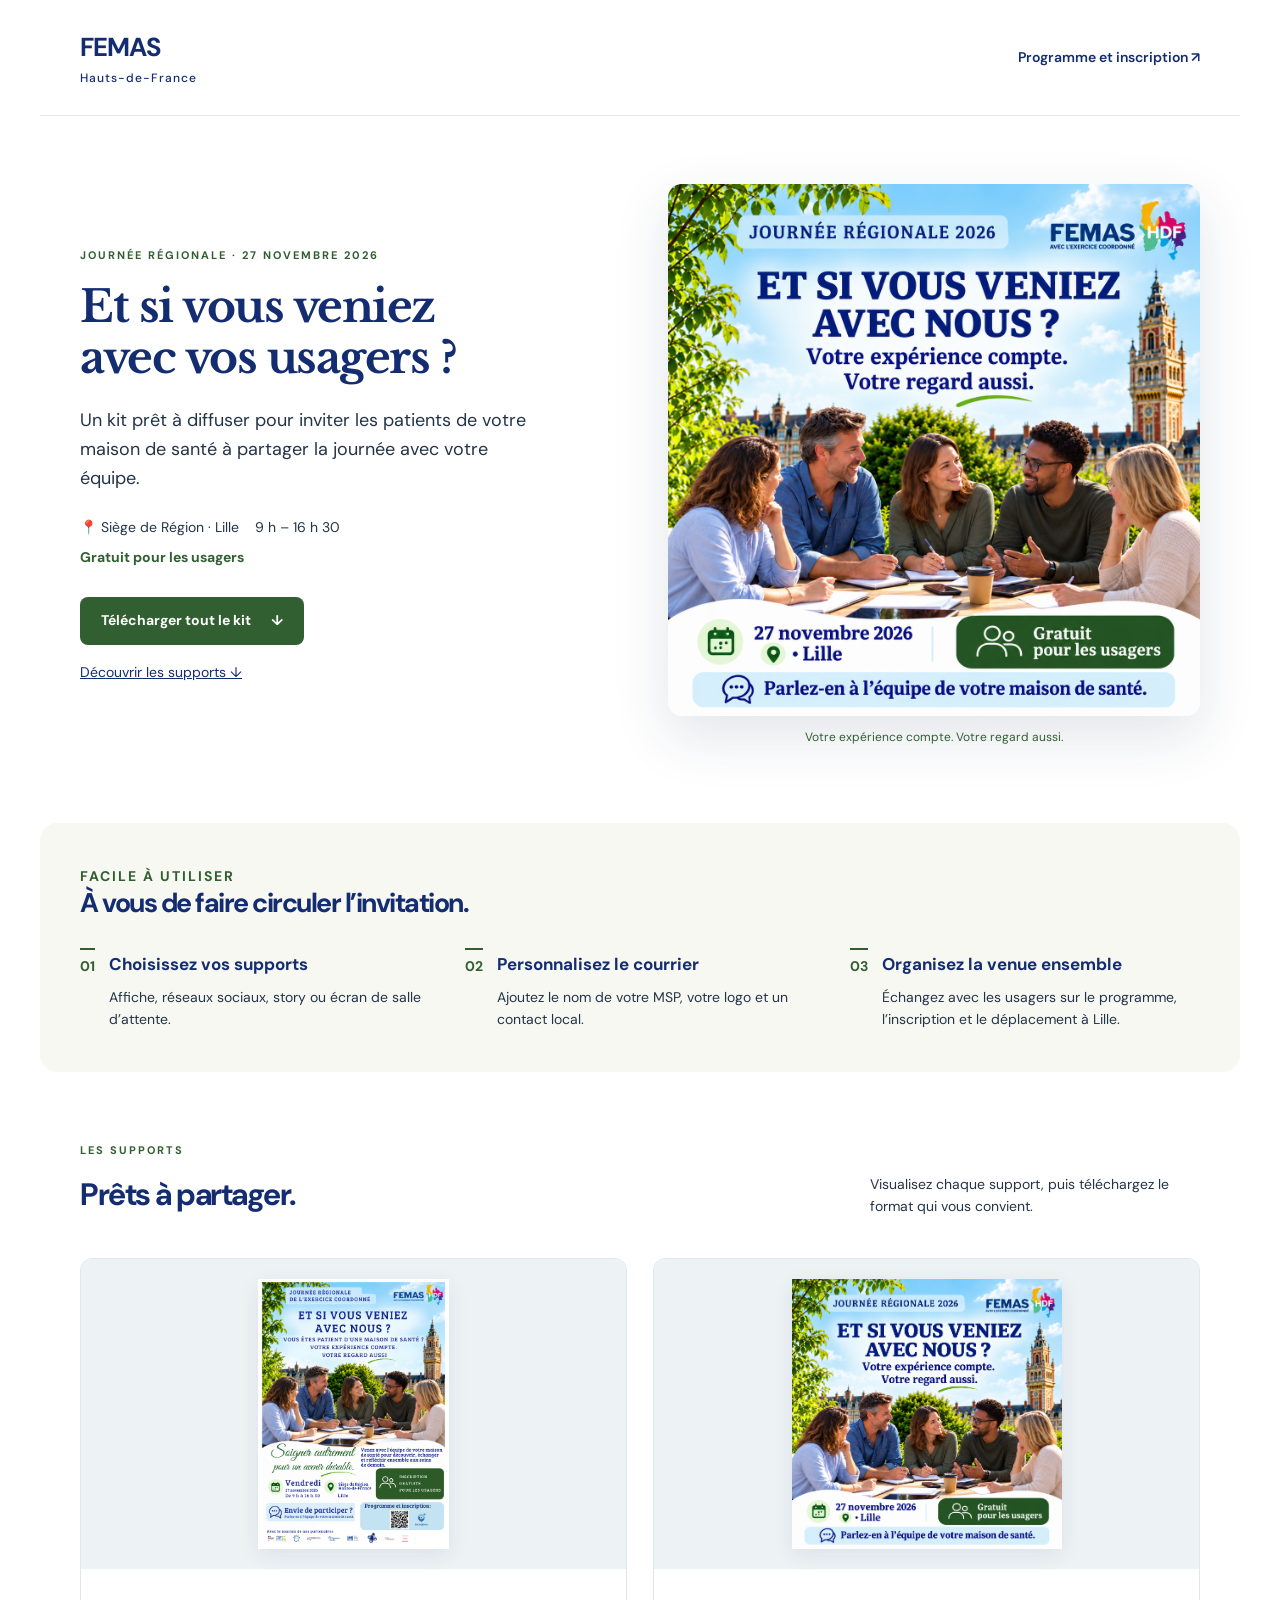
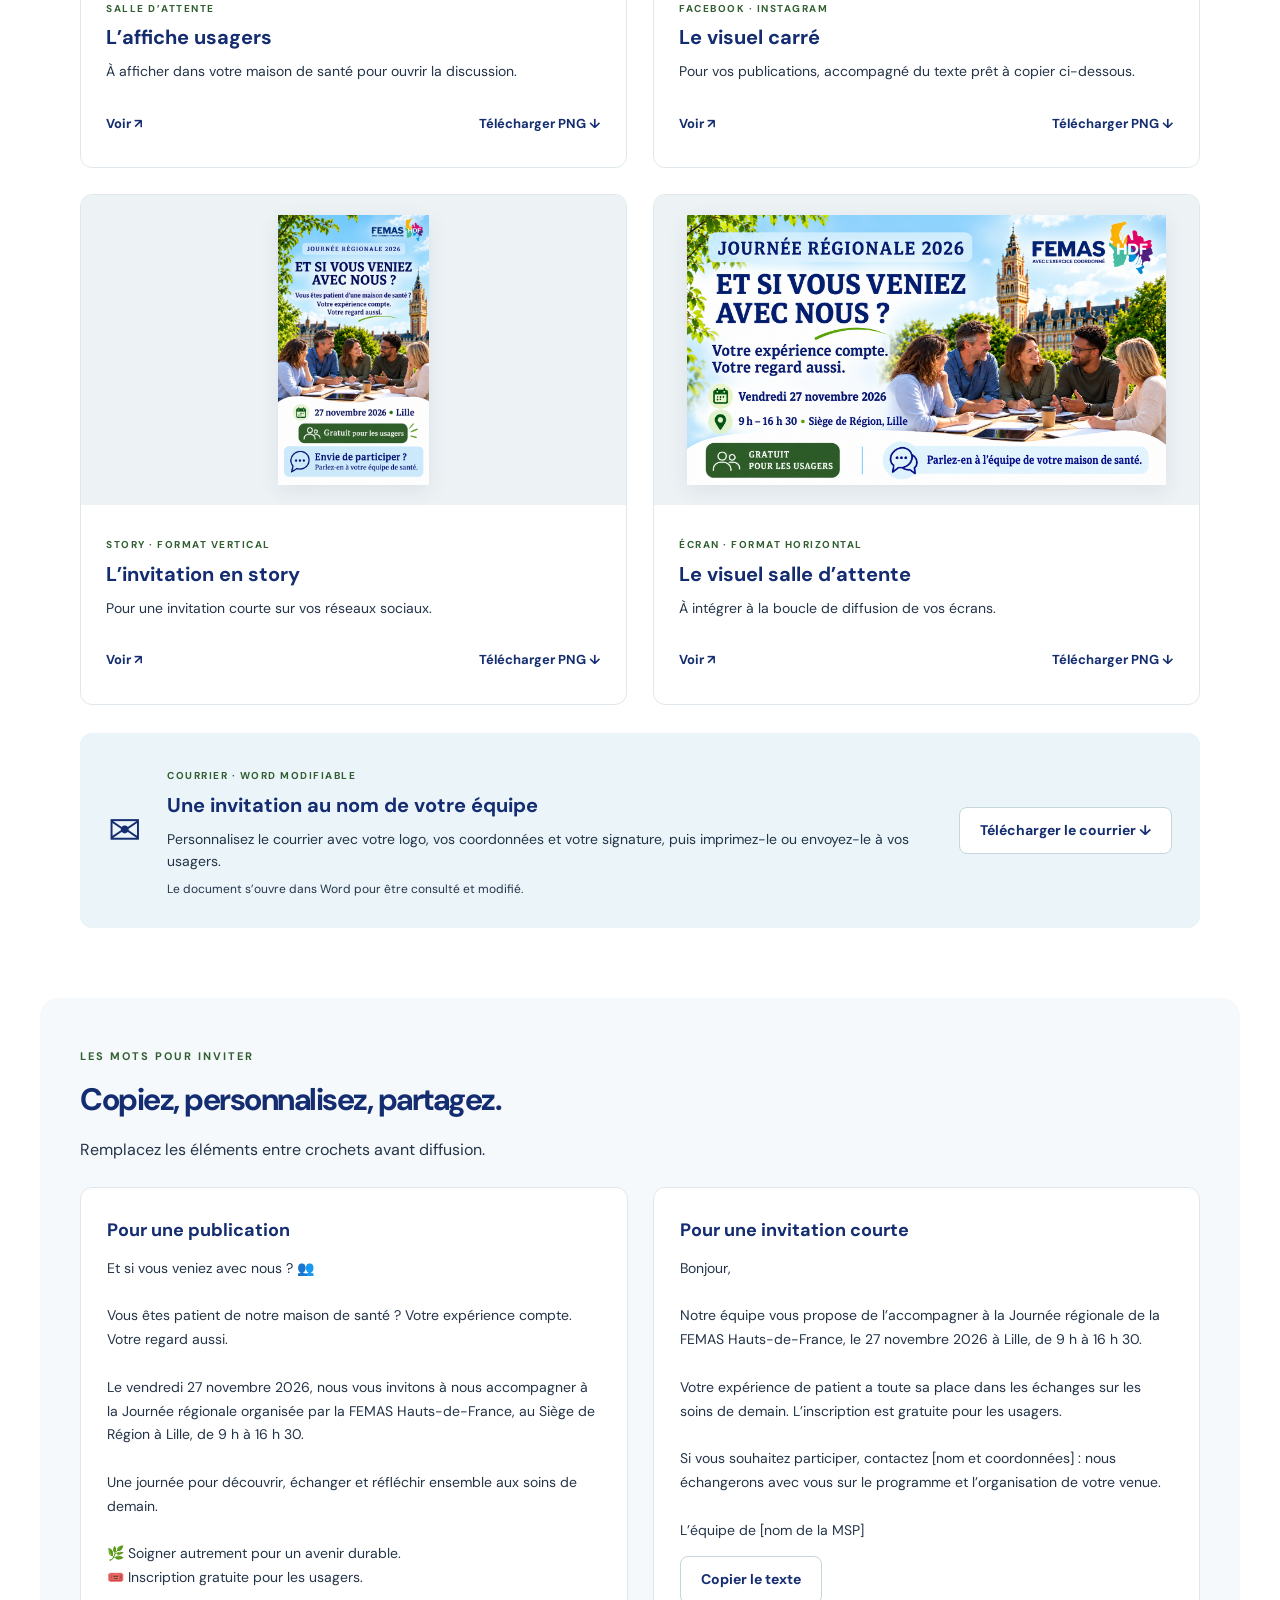
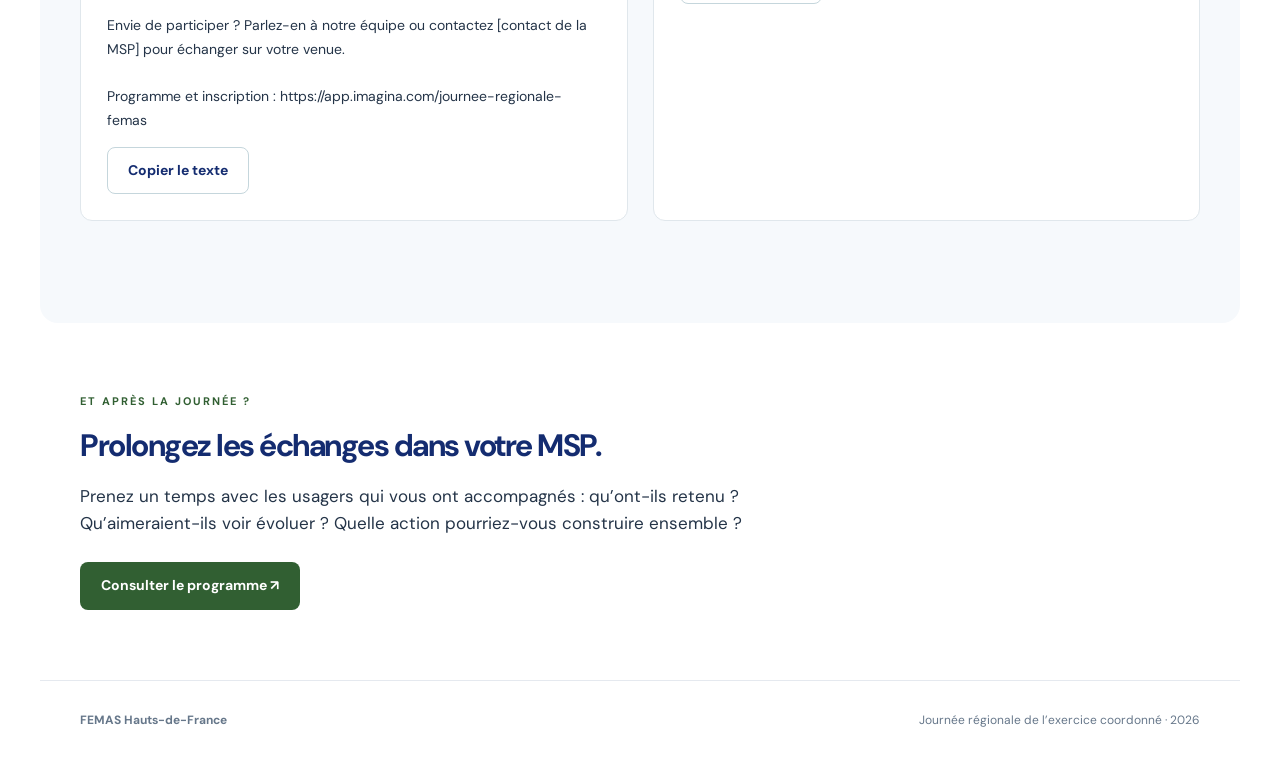
==== index.html @ 7bcbdc5d "Publier le kit de communication usagers JR 2026" ====
<!doctype html>
<html lang="fr">
<head>
  <meta charset="utf-8"><meta name="viewport" content="width=device-width,initial-scale=1">
  <meta name="description" content="Le kit FEMAS Hauts-de-France pour inviter les usagers des maisons de santé à la Journée régionale du 27 novembre 2026 à Lille.">
  <title>Kit de communication usagers · Journée régionale 2026</title>
  <link rel="stylesheet" href="style.css">
</head>
<body>
<header><a class="brand" href="#accueil">FEMAS <span>Hauts-de-France</span></a><a class="header-link" href="https://app.imagina.com/journee-regionale-femas" target="_blank" rel="noopener">Programme et inscription ↗</a></header>
<main id="accueil">
 <section class="hero">
  <div class="hero-copy"><p class="eyebrow">JOURNÉE RÉGIONALE · 27 NOVEMBRE 2026</p><h1>Et si vous veniez<br>avec vos usagers ?</h1><p class="intro">Un kit prêt à diffuser pour inviter les patients de votre maison de santé à partager la journée avec votre équipe.</p><div class="event"><span>📍 Siège de Région · Lille</span><span>9 h – 16 h 30</span><strong>Gratuit pour les usagers</strong></div><a class="button primary" href="kit-complet.zip" download>Télécharger tout le kit <span>↓</span></a><a class="text-link" href="#supports">Découvrir les supports ↓</a></div>
  <div class="hero-art"><img src="reseaux-sociaux.png" alt="Et si vous veniez avec nous ? Visuel de la Journée régionale 2026 montrant cinq personnes échangeant autour d’une table à Lille."><span class="art-caption">Votre expérience compte. Votre regard aussi.</span></div>
 </section>
 <section class="steps" aria-labelledby="mode"><div><p class="eyebrow">FACILE À UTILISER</p><h2 id="mode">À vous de faire circuler l’invitation.</h2></div><ol><li><span>01</span><div><h3>Choisissez vos supports</h3><p>Affiche, réseaux sociaux, story ou écran de salle d’attente.</p></div></li><li><span>02</span><div><h3>Personnalisez le courrier</h3><p>Ajoutez le nom de votre MSP, votre logo et un contact local.</p></div></li><li><span>03</span><div><h3>Organisez la venue ensemble</h3><p>Échangez avec les usagers sur le programme, l’inscription et le déplacement à Lille.</p></div></li></ol></section>
 <section id="supports" class="resources"><div class="section-heading"><div><p class="eyebrow">LES SUPPORTS</p><h2>Prêts à partager.</h2></div><p>Visualisez chaque support, puis téléchargez le format qui vous convient.</p></div>
 <div class="grid">
  <article class="card"><a class="preview portrait" href="affiche.png" target="_blank" rel="noopener" aria-label="Voir l’affiche usagers en grand"><img src="affiche.png" loading="lazy" alt="Affiche usagers de la Journée régionale 2026"></a><div class="card-body"><span class="tag">SALLE D’ATTENTE</span><h3>L’affiche usagers</h3><p>À afficher dans votre maison de santé pour ouvrir la discussion.</p><div class="actions"><a href="affiche.png" target="_blank" rel="noopener">Voir ↗</a><a href="affiche.png" download="Affiche-JR2026-usagers.png">Télécharger PNG ↓</a></div></div></article>
  <article class="card"><a class="preview" href="reseaux-sociaux.png" target="_blank" rel="noopener" aria-label="Voir le visuel carré en grand"><img src="reseaux-sociaux.png" loading="lazy" alt="Visuel carré pour les réseaux sociaux"></a><div class="card-body"><span class="tag">FACEBOOK · INSTAGRAM</span><h3>Le visuel carré</h3><p>Pour vos publications, accompagné du texte prêt à copier ci-dessous.</p><div class="actions"><a href="reseaux-sociaux.png" target="_blank" rel="noopener">Voir ↗</a><a href="reseaux-sociaux.png" download="JR2026-usagers-reseaux-sociaux.png">Télécharger PNG ↓</a></div></div></article>
  <article class="card"><a class="preview portrait" href="story.png" target="_blank" rel="noopener" aria-label="Voir la story en grand"><img src="story.png" loading="lazy" alt="Story verticale d’invitation des usagers"></a><div class="card-body"><span class="tag">STORY · FORMAT VERTICAL</span><h3>L’invitation en story</h3><p>Pour une invitation courte sur vos réseaux sociaux.</p><div class="actions"><a href="story.png" target="_blank" rel="noopener">Voir ↗</a><a href="story.png" download="JR2026-usagers-story.png">Télécharger PNG ↓</a></div></div></article>
  <article class="card"><a class="preview landscape" href="ecran.png" target="_blank" rel="noopener" aria-label="Voir le visuel écran en grand"><img src="ecran.png" loading="lazy" alt="Visuel horizontal pour les écrans de salle d’attente"></a><div class="card-body"><span class="tag">ÉCRAN · FORMAT HORIZONTAL</span><h3>Le visuel salle d’attente</h3><p>À intégrer à la boucle de diffusion de vos écrans.</p><div class="actions"><a href="ecran.png" target="_blank" rel="noopener">Voir ↗</a><a href="ecran.png" download="JR2026-usagers-ecran.png">Télécharger PNG ↓</a></div></div></article>
 </div>
 <article class="letter"><div class="letter-icon" aria-hidden="true">✉</div><div><span class="tag">COURRIER · WORD MODIFIABLE</span><h3>Une invitation au nom de votre équipe</h3><p>Personnalisez le courrier avec votre logo, vos coordonnées et votre signature, puis imprimez-le ou envoyez-le à vos usagers.</p><p class="small">Le document s’ouvre dans Word pour être consulté et modifié.</p></div><a class="button secondary" href="courrier-usagers.docx" download="Courrier-usagers-MSP.docx">Télécharger le courrier ↓</a></article>
 </section>
 <section class="copy-section" aria-labelledby="textes"><p class="eyebrow">LES MOTS POUR INVITER</p><h2 id="textes">Copiez, personnalisez, partagez.</h2><p>Remplacez les éléments entre crochets avant diffusion.</p><div class="copy-grid">
 <article><h3>Pour une publication</h3><p class="copy-text" id="publication">Et si vous veniez avec nous ? 👥<br><br>Vous êtes patient de notre maison de santé ? Votre expérience compte. Votre regard aussi.<br><br>Le vendredi 27 novembre 2026, nous vous invitons à nous accompagner à la Journée régionale organisée par la FEMAS Hauts-de-France, au Siège de Région à Lille, de 9 h à 16 h 30.<br><br>Une journée pour découvrir, échanger et réfléchir ensemble aux soins de demain.<br><br>🌿 Soigner autrement pour un avenir durable.<br>🎟️ Inscription gratuite pour les usagers.<br><br>Envie de participer ? Parlez-en à notre équipe ou contactez [contact de la MSP] pour échanger sur votre venue.<br><br>Programme et inscription : https://app.imagina.com/journee-regionale-femas</p><button class="button secondary" data-copy="publication">Copier le texte</button></article>
 <article><h3>Pour une invitation courte</h3><p class="copy-text" id="message">Bonjour,<br><br>Notre équipe vous propose de l’accompagner à la Journée régionale de la FEMAS Hauts-de-France, le 27 novembre 2026 à Lille, de 9 h à 16 h 30.<br><br>Votre expérience de patient a toute sa place dans les échanges sur les soins de demain. L’inscription est gratuite pour les usagers.<br><br>Si vous souhaitez participer, contactez [nom et coordonnées] : nous échangerons avec vous sur le programme et l’organisation de votre venue.<br><br>L’équipe de [nom de la MSP]</p><button class="button secondary" data-copy="message">Copier le texte</button></article>
 </div><p id="copy-status" role="status" aria-live="polite"></p></section>
 <section class="closing"><p class="eyebrow">ET APRÈS LA JOURNÉE ?</p><h2>Prolongez les échanges dans votre MSP.</h2><p>Prenez un temps avec les usagers qui vous ont accompagnés : qu’ont-ils retenu ? Qu’aimeraient-ils voir évoluer ? Quelle action pourriez-vous construire ensemble ?</p><a class="button primary" href="https://app.imagina.com/journee-regionale-femas" target="_blank" rel="noopener">Consulter le programme ↗</a></section>
</main>
<footer><strong>FEMAS Hauts-de-France</strong><span>Journée régionale de l’exercice coordonné · 2026</span></footer>
<script src="script.js"></script>
</body></html>
---- style.css ----
@import url('https://fonts.googleapis.com/css2?family=DM+Sans:wght@400;500;600;700&family=Libre+Baskerville:wght@700&display=swap');
:root{--blue:#142c70;--green:#315f32;--ink:#243448;--pale:#eaf4f9;--cream:#f7f8f2}*{box-sizing:border-box}html{scroll-behavior:smooth;scroll-padding-top:30px}body{margin:0;color:var(--ink);font-family:'DM Sans',Arial,sans-serif;font-size:16px;line-height:1.6;background:#fff}a{color:var(--blue)}header,main,footer{max-width:1200px;margin:auto}header{display:flex;align-items:center;justify-content:space-between;padding:27px 40px;border-bottom:1px solid #e5e9ef}.brand{text-decoration:none;font-size:26px;font-weight:700;color:var(--blue);letter-spacing:-1px}.brand span{display:block;font-size:12px;font-weight:500;letter-spacing:1px}.header-link{font-size:14px;font-weight:600;text-decoration:none}.hero{display:grid;grid-template-columns:1fr 1fr;gap:56px;align-items:center;padding:68px 40px 76px}.eyebrow{font-size:11px;font-weight:700;letter-spacing:2px;color:var(--green);margin:0 0 17px}h1,h2{color:var(--blue);letter-spacing:-1.5px;line-height:1.15}h1{font-family:'Libre Baskerville',Georgia,serif;font-size:44px;margin:0 0 23px}h2{font-size:31px;margin:0 0 19px}h3{font-size:20px;color:var(--blue);margin:5px 0 10px;line-height:1.3}.intro{font-size:18px;max-width:450px}.event{display:flex;flex-wrap:wrap;gap:8px 16px;margin:23px 0 29px;font-size:14px}.event strong{width:100%;color:var(--green)}.button{display:inline-flex;justify-content:center;align-items:center;gap:20px;border-radius:8px;padding:13px 20px;line-height:1.4;font-weight:700;text-decoration:none;font-size:14px;cursor:pointer;border:1px solid transparent;font-family:inherit;transition:transform .15s,background .15s}.primary{background:var(--green);color:white}.primary:hover{background:#234b27;transform:translateY(-2px)}.secondary{background:white;border-color:#c5d6dc;color:var(--blue)}.secondary:hover{background:var(--pale)}.text-link{display:block;margin-top:16px;font-size:14px}.hero-art img{display:block;width:100%;border-radius:14px;box-shadow:0 20px 55px #182e4e20}.art-caption{display:block;text-align:center;color:var(--green);font-size:12px;margin-top:12px}.steps{padding:42px 40px;background:var(--cream);border-radius:18px}.steps h2{font-size:27px}.steps ol{list-style:none;padding:0;display:grid;grid-template-columns:repeat(3,1fr);gap:35px;margin:30px 0 0}.steps li{display:flex;gap:14px}.steps li>span{font-size:14px;font-weight:700;color:var(--green);border-top:2px solid var(--green);padding-top:5px}.steps h3{font-size:17px}.steps p{font-size:14px;margin:0}.resources{padding:70px 40px}.section-heading{display:flex;justify-content:space-between;gap:25px;align-items:end;margin-bottom:26px}.section-heading>p{max-width:330px;font-size:14px}.grid{display:grid;grid-template-columns:repeat(2,1fr);gap:26px}.card{border:1px solid #e0e7ec;border-radius:12px;overflow:hidden}.preview{height:310px;display:flex;background:#edf2f5;align-items:center;justify-content:center;padding:20px}.preview img{max-width:100%;max-height:100%;object-fit:contain;box-shadow:0 6px 20px #22344b15}.card-body{padding:25px}.tag{font-size:10px;font-weight:700;color:var(--green);letter-spacing:1.5px}.card p{font-size:14px;margin:0 0 23px}.actions{display:flex;justify-content:space-between;gap:10px;font-size:13px;font-weight:700}.actions a{text-decoration:none;padding:8px 0}.letter{display:flex;gap:25px;align-items:center;padding:28px;background:var(--pale);border-radius:12px;margin-top:28px}.letter-icon{font-size:40px;color:var(--blue)}.letter>div:nth-child(2){flex:1}.letter p{font-size:14px;margin:0}.letter .small{font-size:12px;margin-top:8px}.letter .button{flex-shrink:0}.copy-section{padding:50px 40px;background:#f6f9fc;border-radius:18px}.copy-grid{display:grid;grid-template-columns:1fr 1fr;gap:25px;margin-top:25px}.copy-grid article{padding:26px;background:white;border-radius:12px;border:1px solid #e0e7ec}.copy-text{font-size:14px;line-height:1.7}.copy-grid h3{font-size:18px}#copy-status{min-height:24px;color:var(--green);font-weight:600;font-size:14px}.closing{padding:70px 40px;max-width:800px}.closing p:not(.eyebrow){font-size:17px;margin-bottom:25px}footer{display:flex;justify-content:space-between;padding:30px 40px;border-top:1px solid #e5e9ef;font-size:12px;color:#66778a}a:focus-visible,button:focus-visible{outline:3px solid #dbac27;outline-offset:4px}@media(max-width:800px){header{padding:20px}.hero{grid-template-columns:1fr;padding:36px 20px;gap:35px}h1{font-size:36px}.hero-art{max-width:480px;margin:auto}.steps,.resources,.copy-section,.closing{padding:35px 20px}.steps{border-radius:0}.steps ol{grid-template-columns:1fr;gap:22px}.section-heading{display:block}.grid{gap:16px}.preview{height:230px;padding:12px}.card-body{padding:18px}.letter{flex-wrap:wrap;padding:22px}.letter-icon{display:none}.letter .button{width:100%}.copy-grid{grid-template-columns:1fr}footer{padding:24px 20px;gap:12px;flex-direction:column}}@media(max-width:480px){.grid{grid-template-columns:1fr}.preview{height:310px}.header-link{max-width:135px;text-align:right;font-size:12px}.brand{font-size:23px}h1{font-size:31px}h2{font-size:27px}.hero-copy br{display:none}}
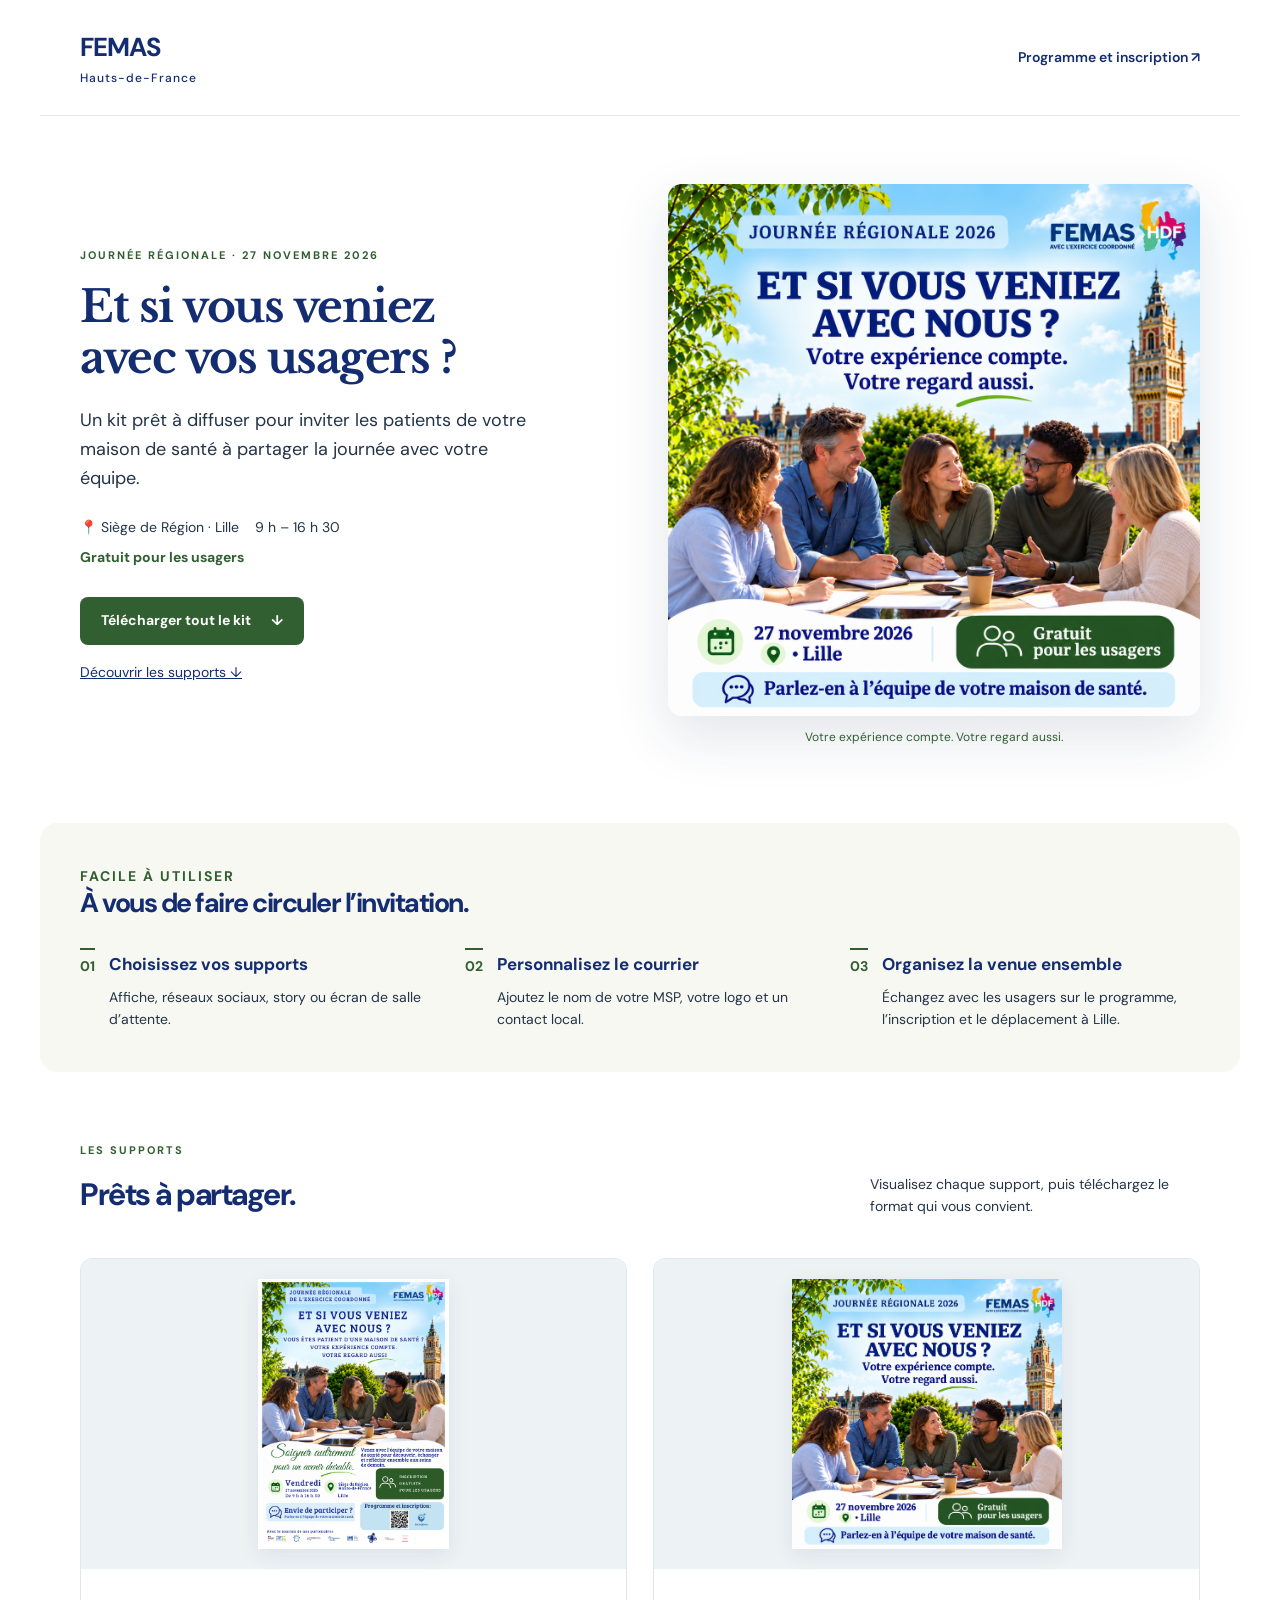
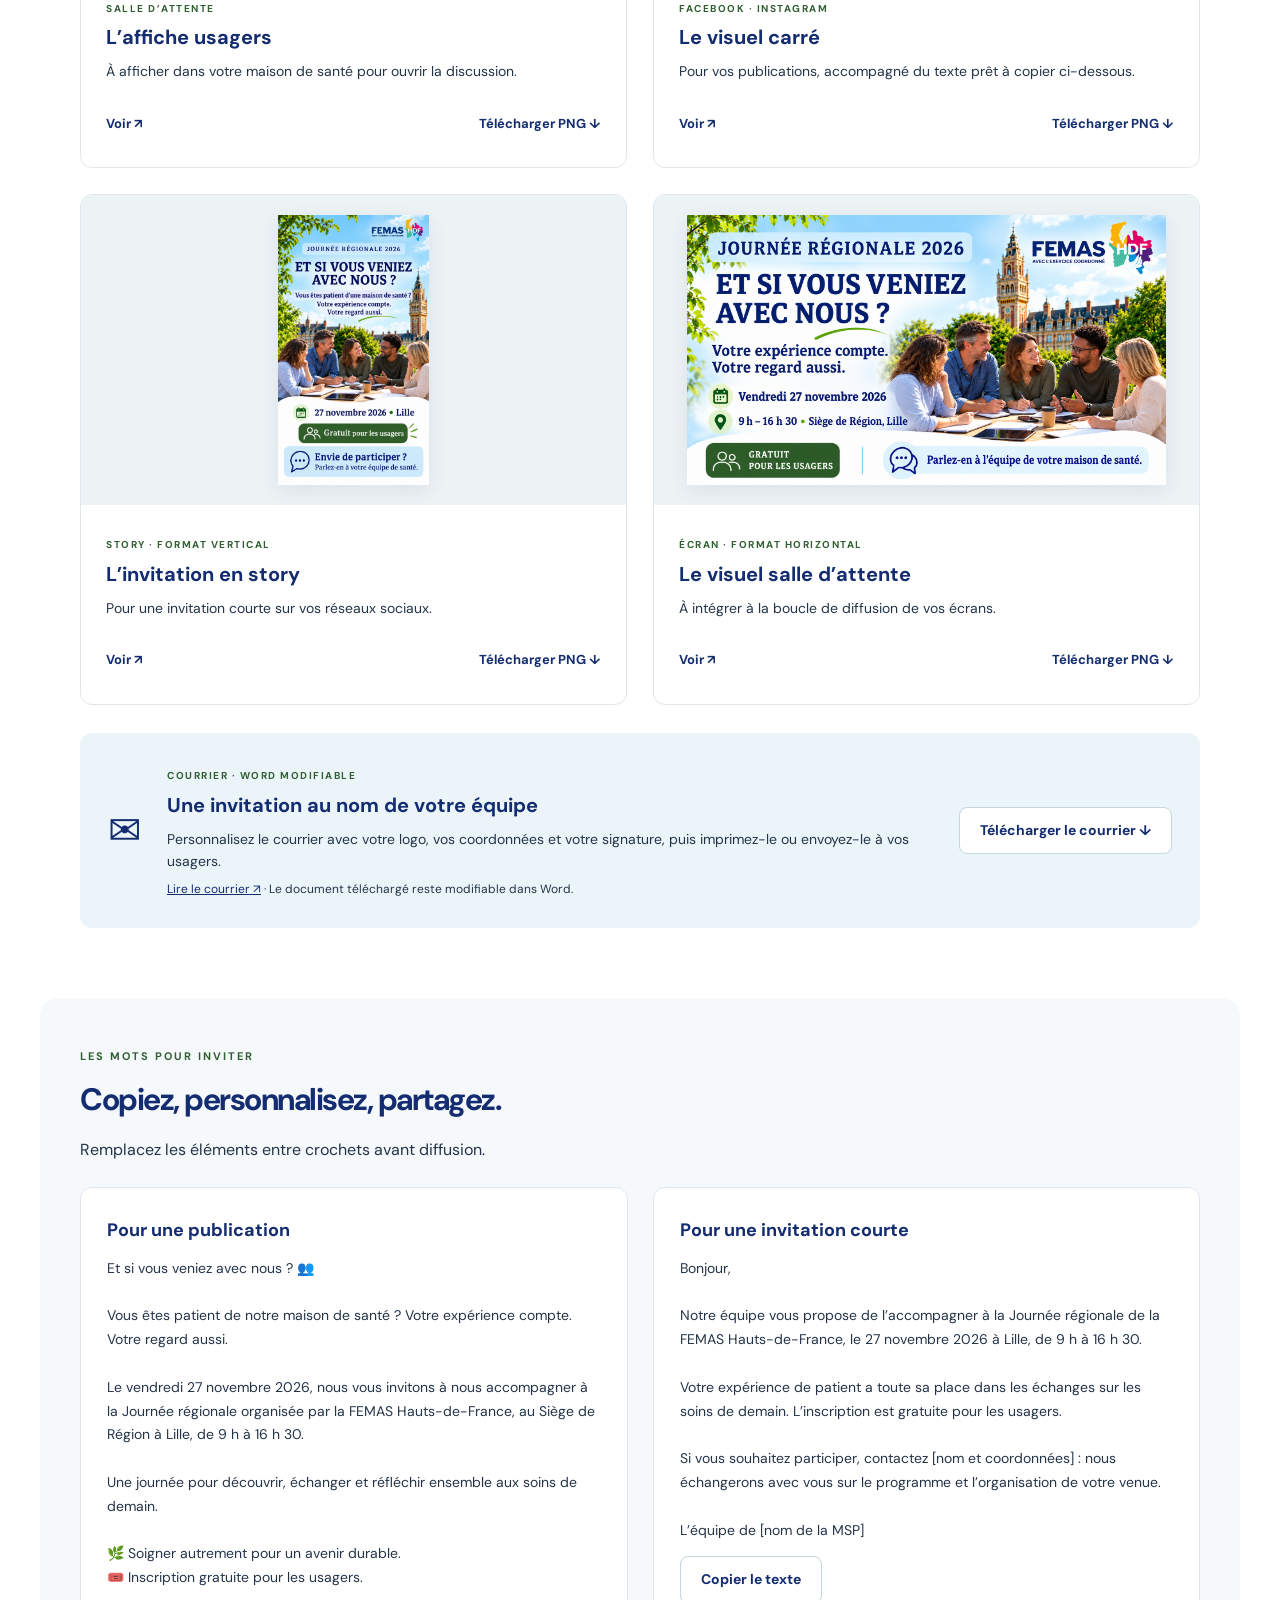
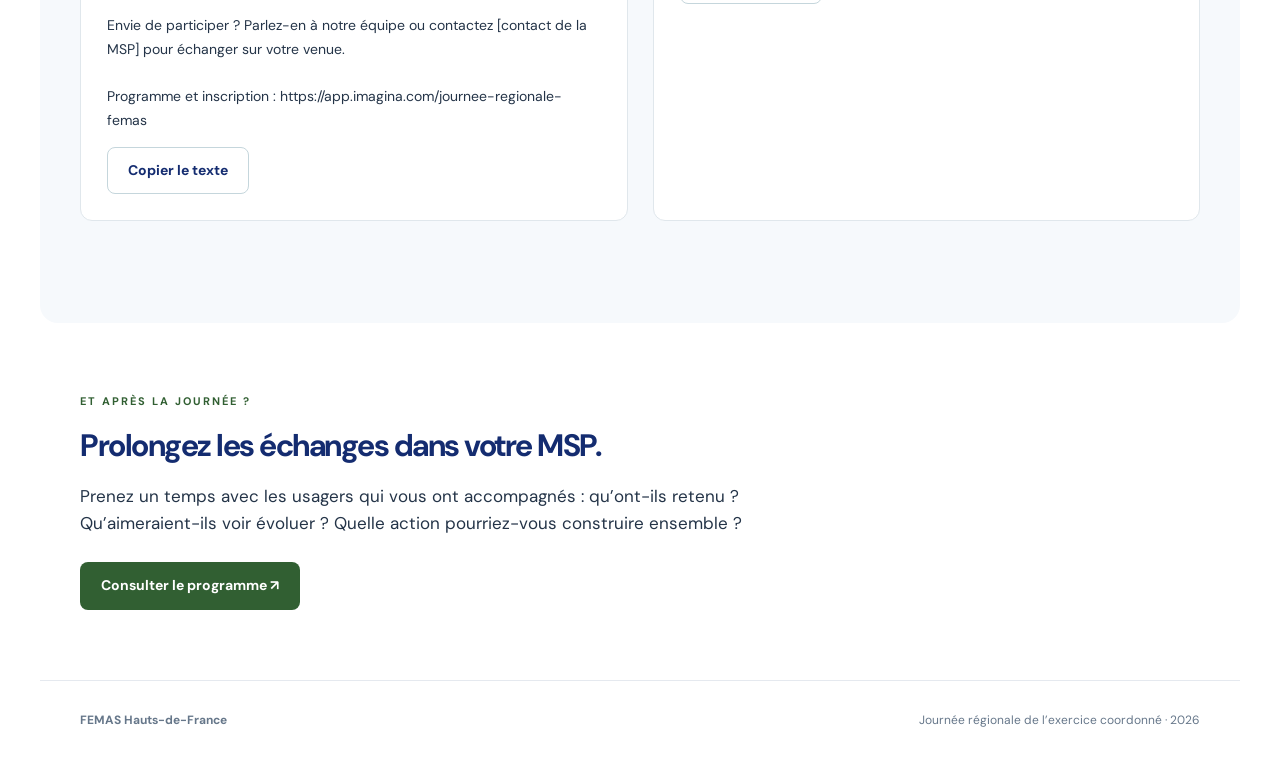
==== commit b9b352d2: "Ajouter la lecture du courrier en ligne" ====
--- a/index.html
+++ b/index.html
@@ -1,35 +1,35 @@
-<!doctype html>
-<html lang="fr">
-<head>
-  <meta charset="utf-8"><meta name="viewport" content="width=device-width,initial-scale=1">
-  <meta name="description" content="Le kit FEMAS Hauts-de-France pour inviter les usagers des maisons de santé à la Journée régionale du 27 novembre 2026 à Lille.">
-  <title>Kit de communication usagers · Journée régionale 2026</title>
-  <link rel="stylesheet" href="style.css">
-</head>
-<body>
-<header><a class="brand" href="#accueil">FEMAS <span>Hauts-de-France</span></a><a class="header-link" href="https://app.imagina.com/journee-regionale-femas" target="_blank" rel="noopener">Programme et inscription ↗</a></header>
-<main id="accueil">
- <section class="hero">
-  <div class="hero-copy"><p class="eyebrow">JOURNÉE RÉGIONALE · 27 NOVEMBRE 2026</p><h1>Et si vous veniez<br>avec vos usagers ?</h1><p class="intro">Un kit prêt à diffuser pour inviter les patients de votre maison de santé à partager la journée avec votre équipe.</p><div class="event"><span>📍 Siège de Région · Lille</span><span>9 h – 16 h 30</span><strong>Gratuit pour les usagers</strong></div><a class="button primary" href="kit-complet.zip" download>Télécharger tout le kit <span>↓</span></a><a class="text-link" href="#supports">Découvrir les supports ↓</a></div>
-  <div class="hero-art"><img src="reseaux-sociaux.png" alt="Et si vous veniez avec nous ? Visuel de la Journée régionale 2026 montrant cinq personnes échangeant autour d’une table à Lille."><span class="art-caption">Votre expérience compte. Votre regard aussi.</span></div>
- </section>
- <section class="steps" aria-labelledby="mode"><div><p class="eyebrow">FACILE À UTILISER</p><h2 id="mode">À vous de faire circuler l’invitation.</h2></div><ol><li><span>01</span><div><h3>Choisissez vos supports</h3><p>Affiche, réseaux sociaux, story ou écran de salle d’attente.</p></div></li><li><span>02</span><div><h3>Personnalisez le courrier</h3><p>Ajoutez le nom de votre MSP, votre logo et un contact local.</p></div></li><li><span>03</span><div><h3>Organisez la venue ensemble</h3><p>Échangez avec les usagers sur le programme, l’inscription et le déplacement à Lille.</p></div></li></ol></section>
- <section id="supports" class="resources"><div class="section-heading"><div><p class="eyebrow">LES SUPPORTS</p><h2>Prêts à partager.</h2></div><p>Visualisez chaque support, puis téléchargez le format qui vous convient.</p></div>
- <div class="grid">
-  <article class="card"><a class="preview portrait" href="affiche.png" target="_blank" rel="noopener" aria-label="Voir l’affiche usagers en grand"><img src="affiche.png" loading="lazy" alt="Affiche usagers de la Journée régionale 2026"></a><div class="card-body"><span class="tag">SALLE D’ATTENTE</span><h3>L’affiche usagers</h3><p>À afficher dans votre maison de santé pour ouvrir la discussion.</p><div class="actions"><a href="affiche.png" target="_blank" rel="noopener">Voir ↗</a><a href="affiche.png" download="Affiche-JR2026-usagers.png">Télécharger PNG ↓</a></div></div></article>
-  <article class="card"><a class="preview" href="reseaux-sociaux.png" target="_blank" rel="noopener" aria-label="Voir le visuel carré en grand"><img src="reseaux-sociaux.png" loading="lazy" alt="Visuel carré pour les réseaux sociaux"></a><div class="card-body"><span class="tag">FACEBOOK · INSTAGRAM</span><h3>Le visuel carré</h3><p>Pour vos publications, accompagné du texte prêt à copier ci-dessous.</p><div class="actions"><a href="reseaux-sociaux.png" target="_blank" rel="noopener">Voir ↗</a><a href="reseaux-sociaux.png" download="JR2026-usagers-reseaux-sociaux.png">Télécharger PNG ↓</a></div></div></article>
-  <article class="card"><a class="preview portrait" href="story.png" target="_blank" rel="noopener" aria-label="Voir la story en grand"><img src="story.png" loading="lazy" alt="Story verticale d’invitation des usagers"></a><div class="card-body"><span class="tag">STORY · FORMAT VERTICAL</span><h3>L’invitation en story</h3><p>Pour une invitation courte sur vos réseaux sociaux.</p><div class="actions"><a href="story.png" target="_blank" rel="noopener">Voir ↗</a><a href="story.png" download="JR2026-usagers-story.png">Télécharger PNG ↓</a></div></div></article>
-  <article class="card"><a class="preview landscape" href="ecran.png" target="_blank" rel="noopener" aria-label="Voir le visuel écran en grand"><img src="ecran.png" loading="lazy" alt="Visuel horizontal pour les écrans de salle d’attente"></a><div class="card-body"><span class="tag">ÉCRAN · FORMAT HORIZONTAL</span><h3>Le visuel salle d’attente</h3><p>À intégrer à la boucle de diffusion de vos écrans.</p><div class="actions"><a href="ecran.png" target="_blank" rel="noopener">Voir ↗</a><a href="ecran.png" download="JR2026-usagers-ecran.png">Télécharger PNG ↓</a></div></div></article>
- </div>
- <article class="letter"><div class="letter-icon" aria-hidden="true">✉</div><div><span class="tag">COURRIER · WORD MODIFIABLE</span><h3>Une invitation au nom de votre équipe</h3><p>Personnalisez le courrier avec votre logo, vos coordonnées et votre signature, puis imprimez-le ou envoyez-le à vos usagers.</p><p class="small">Le document s’ouvre dans Word pour être consulté et modifié.</p></div><a class="button secondary" href="courrier-usagers.docx" download="Courrier-usagers-MSP.docx">Télécharger le courrier ↓</a></article>
- </section>
- <section class="copy-section" aria-labelledby="textes"><p class="eyebrow">LES MOTS POUR INVITER</p><h2 id="textes">Copiez, personnalisez, partagez.</h2><p>Remplacez les éléments entre crochets avant diffusion.</p><div class="copy-grid">
- <article><h3>Pour une publication</h3><p class="copy-text" id="publication">Et si vous veniez avec nous ? 👥<br><br>Vous êtes patient de notre maison de santé ? Votre expérience compte. Votre regard aussi.<br><br>Le vendredi 27 novembre 2026, nous vous invitons à nous accompagner à la Journée régionale organisée par la FEMAS Hauts-de-France, au Siège de Région à Lille, de 9 h à 16 h 30.<br><br>Une journée pour découvrir, échanger et réfléchir ensemble aux soins de demain.<br><br>🌿 Soigner autrement pour un avenir durable.<br>🎟️ Inscription gratuite pour les usagers.<br><br>Envie de participer ? Parlez-en à notre équipe ou contactez [contact de la MSP] pour échanger sur votre venue.<br><br>Programme et inscription : https://app.imagina.com/journee-regionale-femas</p><button class="button secondary" data-copy="publication">Copier le texte</button></article>
- <article><h3>Pour une invitation courte</h3><p class="copy-text" id="message">Bonjour,<br><br>Notre équipe vous propose de l’accompagner à la Journée régionale de la FEMAS Hauts-de-France, le 27 novembre 2026 à Lille, de 9 h à 16 h 30.<br><br>Votre expérience de patient a toute sa place dans les échanges sur les soins de demain. L’inscription est gratuite pour les usagers.<br><br>Si vous souhaitez participer, contactez [nom et coordonnées] : nous échangerons avec vous sur le programme et l’organisation de votre venue.<br><br>L’équipe de [nom de la MSP]</p><button class="button secondary" data-copy="message">Copier le texte</button></article>
- </div><p id="copy-status" role="status" aria-live="polite"></p></section>
- <section class="closing"><p class="eyebrow">ET APRÈS LA JOURNÉE ?</p><h2>Prolongez les échanges dans votre MSP.</h2><p>Prenez un temps avec les usagers qui vous ont accompagnés : qu’ont-ils retenu ? Qu’aimeraient-ils voir évoluer ? Quelle action pourriez-vous construire ensemble ?</p><a class="button primary" href="https://app.imagina.com/journee-regionale-femas" target="_blank" rel="noopener">Consulter le programme ↗</a></section>
-</main>
-<footer><strong>FEMAS Hauts-de-France</strong><span>Journée régionale de l’exercice coordonné · 2026</span></footer>
-<script src="script.js"></script>
-</body></html>
+<!doctype html>
+<html lang="fr">
+<head>
+  <meta charset="utf-8"><meta name="viewport" content="width=device-width,initial-scale=1">
+  <meta name="description" content="Le kit FEMAS Hauts-de-France pour inviter les usagers des maisons de santé à la Journée régionale du 27 novembre 2026 à Lille.">
+  <title>Kit de communication usagers · Journée régionale 2026</title>
+  <link rel="stylesheet" href="style.css">
+</head>
+<body>
+<header><a class="brand" href="#accueil">FEMAS <span>Hauts-de-France</span></a><a class="header-link" href="https://app.imagina.com/journee-regionale-femas" target="_blank" rel="noopener">Programme et inscription ↗</a></header>
+<main id="accueil">
+ <section class="hero">
+  <div class="hero-copy"><p class="eyebrow">JOURNÉE RÉGIONALE · 27 NOVEMBRE 2026</p><h1>Et si vous veniez<br>avec vos usagers ?</h1><p class="intro">Un kit prêt à diffuser pour inviter les patients de votre maison de santé à partager la journée avec votre équipe.</p><div class="event"><span>📍 Siège de Région · Lille</span><span>9 h – 16 h 30</span><strong>Gratuit pour les usagers</strong></div><a class="button primary" href="kit-complet.zip" download>Télécharger tout le kit <span>↓</span></a><a class="text-link" href="#supports">Découvrir les supports ↓</a></div>
+  <div class="hero-art"><img src="reseaux-sociaux.png" alt="Et si vous veniez avec nous ? Visuel de la Journée régionale 2026 montrant cinq personnes échangeant autour d’une table à Lille."><span class="art-caption">Votre expérience compte. Votre regard aussi.</span></div>
+ </section>
+ <section class="steps" aria-labelledby="mode"><div><p class="eyebrow">FACILE À UTILISER</p><h2 id="mode">À vous de faire circuler l’invitation.</h2></div><ol><li><span>01</span><div><h3>Choisissez vos supports</h3><p>Affiche, réseaux sociaux, story ou écran de salle d’attente.</p></div></li><li><span>02</span><div><h3>Personnalisez le courrier</h3><p>Ajoutez le nom de votre MSP, votre logo et un contact local.</p></div></li><li><span>03</span><div><h3>Organisez la venue ensemble</h3><p>Échangez avec les usagers sur le programme, l’inscription et le déplacement à Lille.</p></div></li></ol></section>
+ <section id="supports" class="resources"><div class="section-heading"><div><p class="eyebrow">LES SUPPORTS</p><h2>Prêts à partager.</h2></div><p>Visualisez chaque support, puis téléchargez le format qui vous convient.</p></div>
+ <div class="grid">
+  <article class="card"><a class="preview portrait" href="affiche.png" target="_blank" rel="noopener" aria-label="Voir l’affiche usagers en grand"><img src="affiche.png" loading="lazy" alt="Affiche usagers de la Journée régionale 2026"></a><div class="card-body"><span class="tag">SALLE D’ATTENTE</span><h3>L’affiche usagers</h3><p>À afficher dans votre maison de santé pour ouvrir la discussion.</p><div class="actions"><a href="affiche.png" target="_blank" rel="noopener">Voir ↗</a><a href="affiche.png" download="Affiche-JR2026-usagers.png">Télécharger PNG ↓</a></div></div></article>
+  <article class="card"><a class="preview" href="reseaux-sociaux.png" target="_blank" rel="noopener" aria-label="Voir le visuel carré en grand"><img src="reseaux-sociaux.png" loading="lazy" alt="Visuel carré pour les réseaux sociaux"></a><div class="card-body"><span class="tag">FACEBOOK · INSTAGRAM</span><h3>Le visuel carré</h3><p>Pour vos publications, accompagné du texte prêt à copier ci-dessous.</p><div class="actions"><a href="reseaux-sociaux.png" target="_blank" rel="noopener">Voir ↗</a><a href="reseaux-sociaux.png" download="JR2026-usagers-reseaux-sociaux.png">Télécharger PNG ↓</a></div></div></article>
+  <article class="card"><a class="preview portrait" href="story.png" target="_blank" rel="noopener" aria-label="Voir la story en grand"><img src="story.png" loading="lazy" alt="Story verticale d’invitation des usagers"></a><div class="card-body"><span class="tag">STORY · FORMAT VERTICAL</span><h3>L’invitation en story</h3><p>Pour une invitation courte sur vos réseaux sociaux.</p><div class="actions"><a href="story.png" target="_blank" rel="noopener">Voir ↗</a><a href="story.png" download="JR2026-usagers-story.png">Télécharger PNG ↓</a></div></div></article>
+  <article class="card"><a class="preview landscape" href="ecran.png" target="_blank" rel="noopener" aria-label="Voir le visuel écran en grand"><img src="ecran.png" loading="lazy" alt="Visuel horizontal pour les écrans de salle d’attente"></a><div class="card-body"><span class="tag">ÉCRAN · FORMAT HORIZONTAL</span><h3>Le visuel salle d’attente</h3><p>À intégrer à la boucle de diffusion de vos écrans.</p><div class="actions"><a href="ecran.png" target="_blank" rel="noopener">Voir ↗</a><a href="ecran.png" download="JR2026-usagers-ecran.png">Télécharger PNG ↓</a></div></div></article>
+ </div>
+ <article class="letter"><div class="letter-icon" aria-hidden="true">✉</div><div><span class="tag">COURRIER · WORD MODIFIABLE</span><h3>Une invitation au nom de votre équipe</h3><p>Personnalisez le courrier avec votre logo, vos coordonnées et votre signature, puis imprimez-le ou envoyez-le à vos usagers.</p><p class="small"><a href="courrier.html" target="_blank" rel="noopener">Lire le courrier ↗</a> · Le document téléchargé reste modifiable dans Word.</p></div><a class="button secondary" href="courrier-usagers.docx" download="Courrier-usagers-MSP.docx">Télécharger le courrier ↓</a></article>
+ </section>
+ <section class="copy-section" aria-labelledby="textes"><p class="eyebrow">LES MOTS POUR INVITER</p><h2 id="textes">Copiez, personnalisez, partagez.</h2><p>Remplacez les éléments entre crochets avant diffusion.</p><div class="copy-grid">
+ <article><h3>Pour une publication</h3><p class="copy-text" id="publication">Et si vous veniez avec nous ? 👥<br><br>Vous êtes patient de notre maison de santé ? Votre expérience compte. Votre regard aussi.<br><br>Le vendredi 27 novembre 2026, nous vous invitons à nous accompagner à la Journée régionale organisée par la FEMAS Hauts-de-France, au Siège de Région à Lille, de 9 h à 16 h 30.<br><br>Une journée pour découvrir, échanger et réfléchir ensemble aux soins de demain.<br><br>🌿 Soigner autrement pour un avenir durable.<br>🎟️ Inscription gratuite pour les usagers.<br><br>Envie de participer ? Parlez-en à notre équipe ou contactez [contact de la MSP] pour échanger sur votre venue.<br><br>Programme et inscription : https://app.imagina.com/journee-regionale-femas</p><button class="button secondary" data-copy="publication">Copier le texte</button></article>
+ <article><h3>Pour une invitation courte</h3><p class="copy-text" id="message">Bonjour,<br><br>Notre équipe vous propose de l’accompagner à la Journée régionale de la FEMAS Hauts-de-France, le 27 novembre 2026 à Lille, de 9 h à 16 h 30.<br><br>Votre expérience de patient a toute sa place dans les échanges sur les soins de demain. L’inscription est gratuite pour les usagers.<br><br>Si vous souhaitez participer, contactez [nom et coordonnées] : nous échangerons avec vous sur le programme et l’organisation de votre venue.<br><br>L’équipe de [nom de la MSP]</p><button class="button secondary" data-copy="message">Copier le texte</button></article>
+ </div><p id="copy-status" role="status" aria-live="polite"></p></section>
+ <section class="closing"><p class="eyebrow">ET APRÈS LA JOURNÉE ?</p><h2>Prolongez les échanges dans votre MSP.</h2><p>Prenez un temps avec les usagers qui vous ont accompagnés : qu’ont-ils retenu ? Qu’aimeraient-ils voir évoluer ? Quelle action pourriez-vous construire ensemble ?</p><a class="button primary" href="https://app.imagina.com/journee-regionale-femas" target="_blank" rel="noopener">Consulter le programme ↗</a></section>
+</main>
+<footer><strong>FEMAS Hauts-de-France</strong><span>Journée régionale de l’exercice coordonné · 2026</span></footer>
+<script src="script.js"></script>
+</body></html>
 
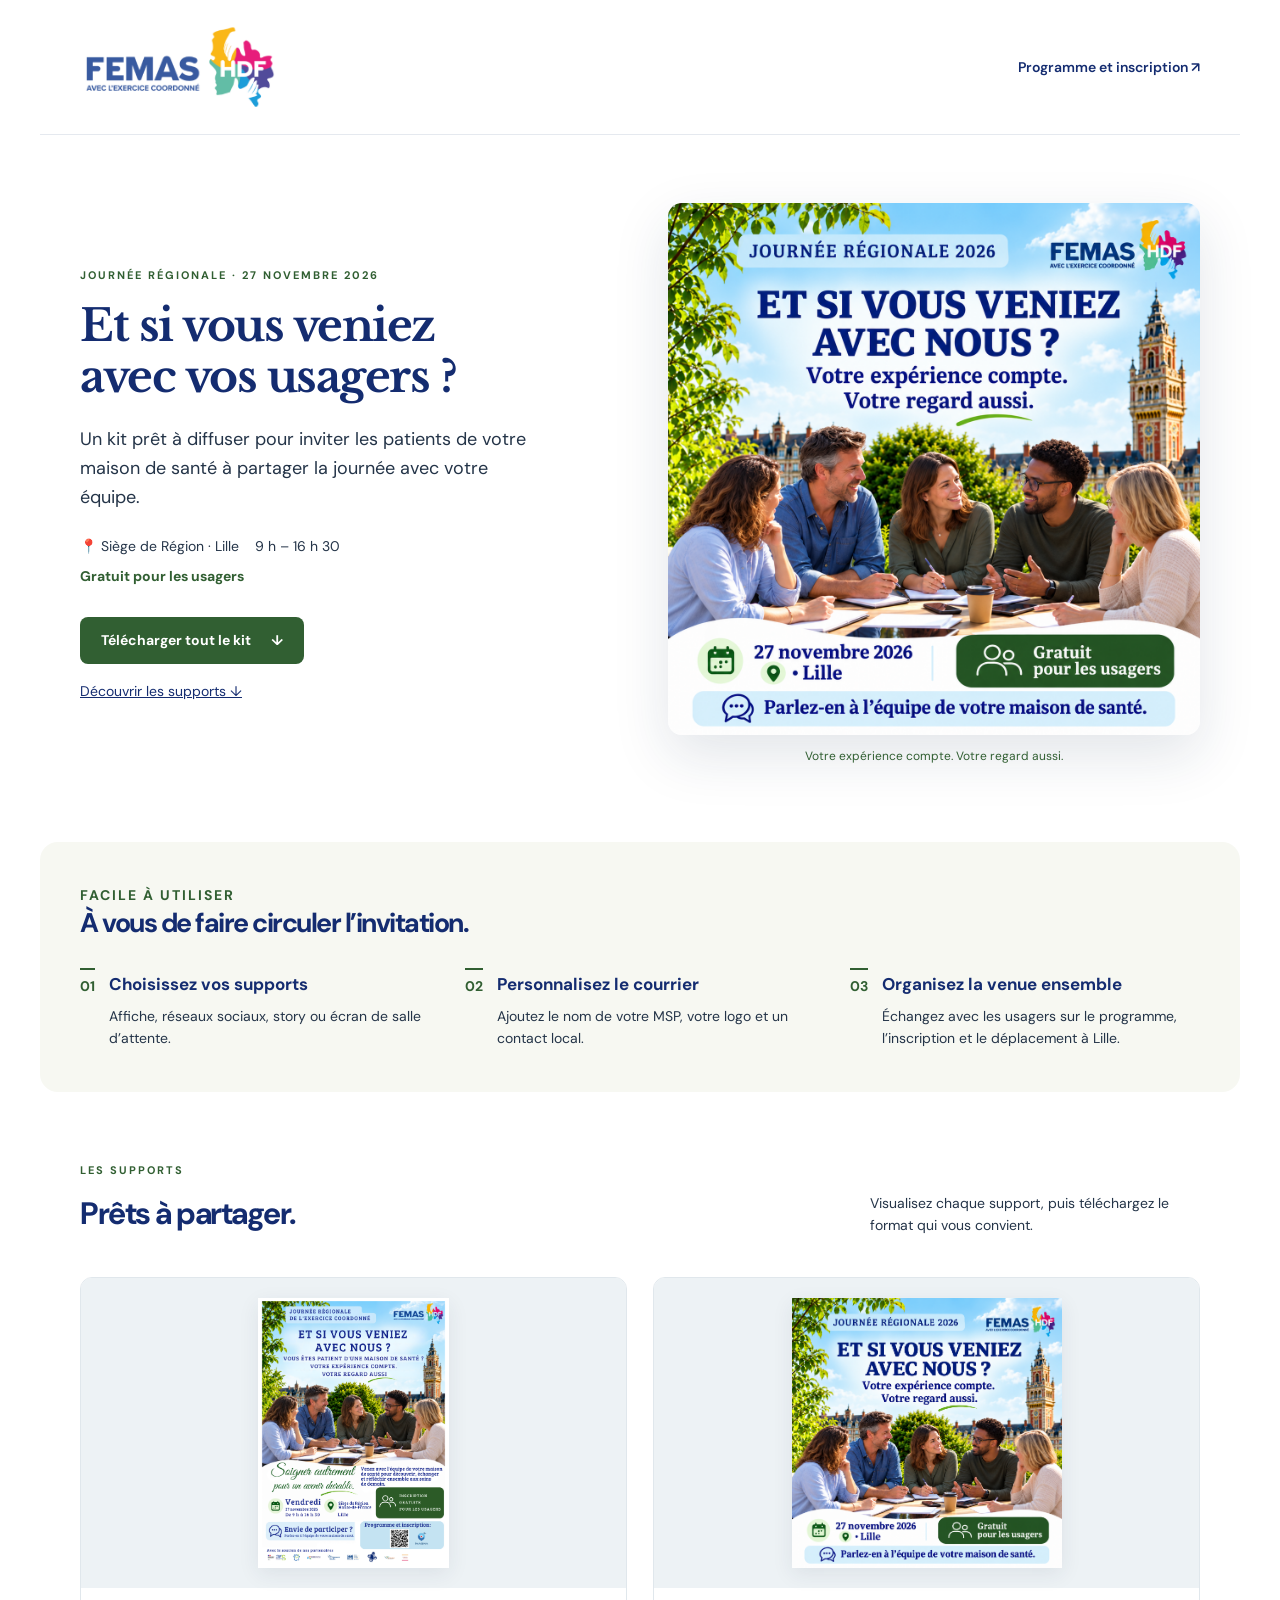
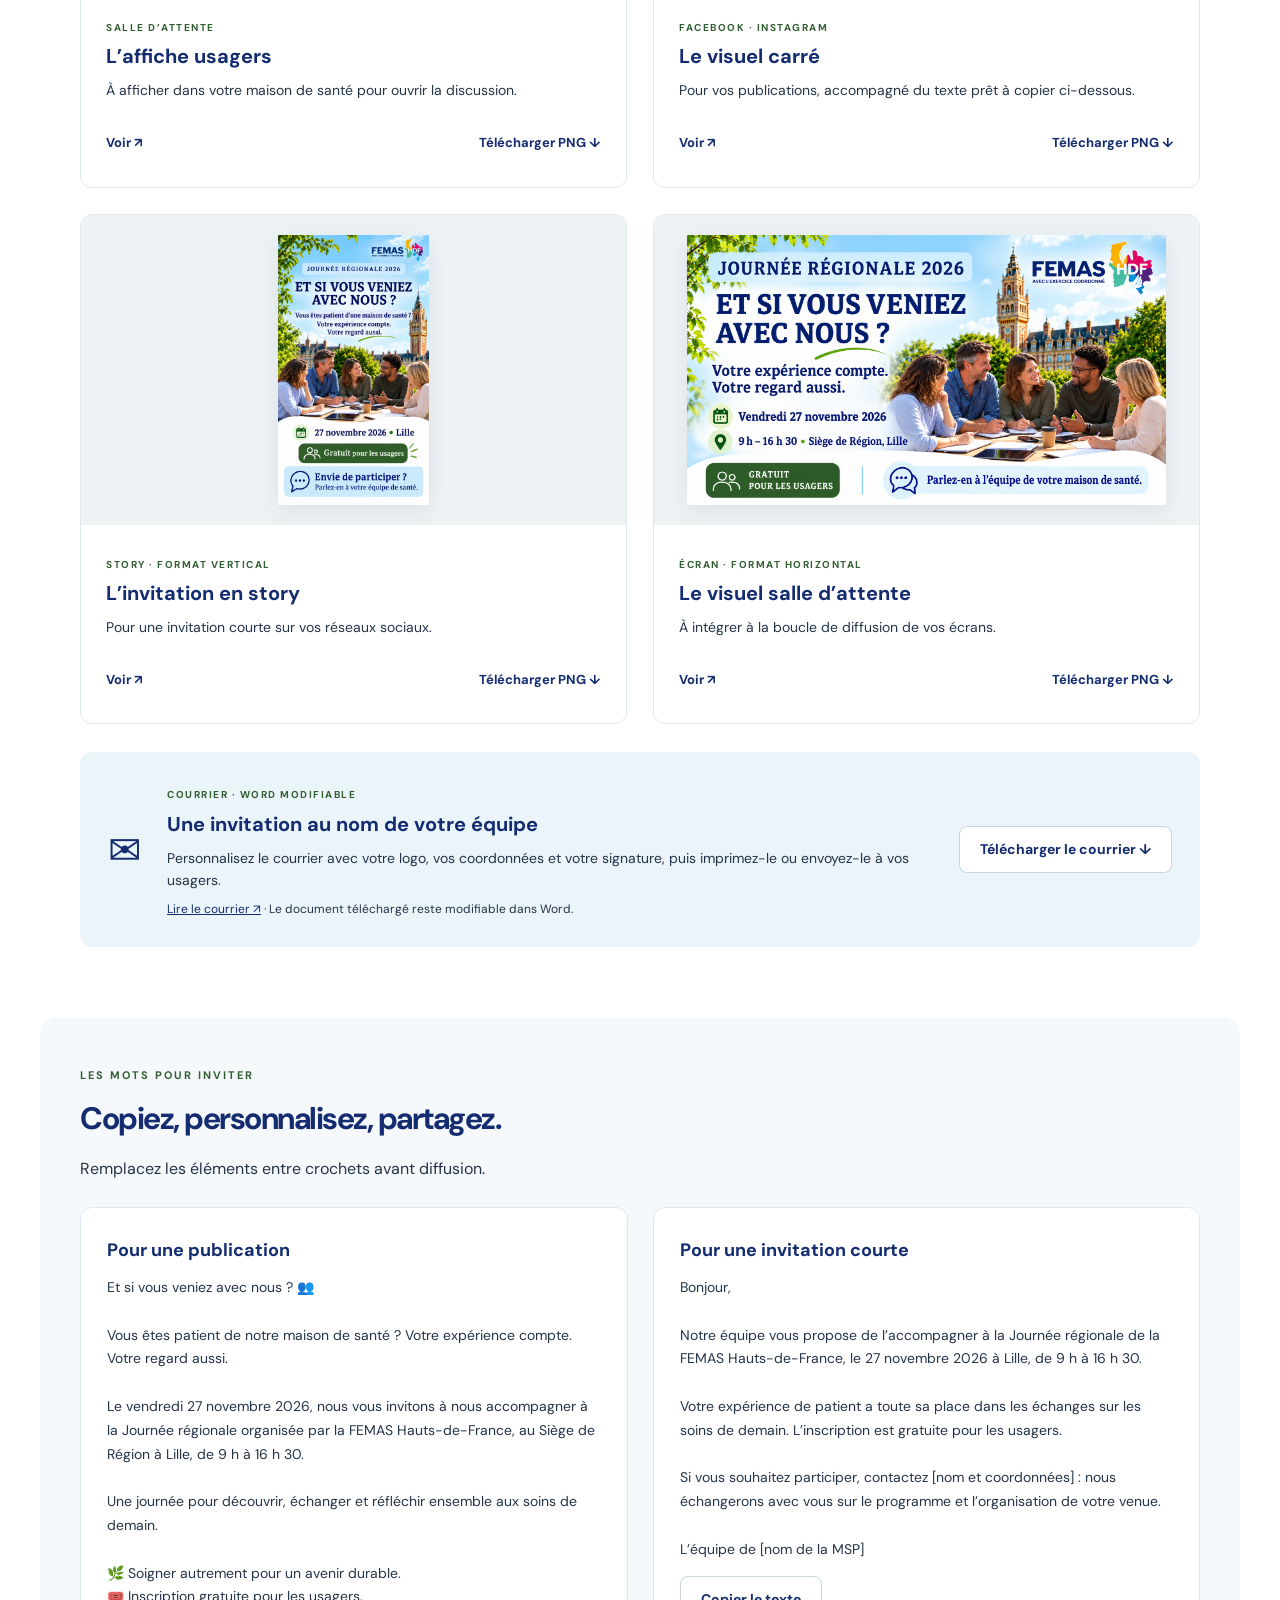
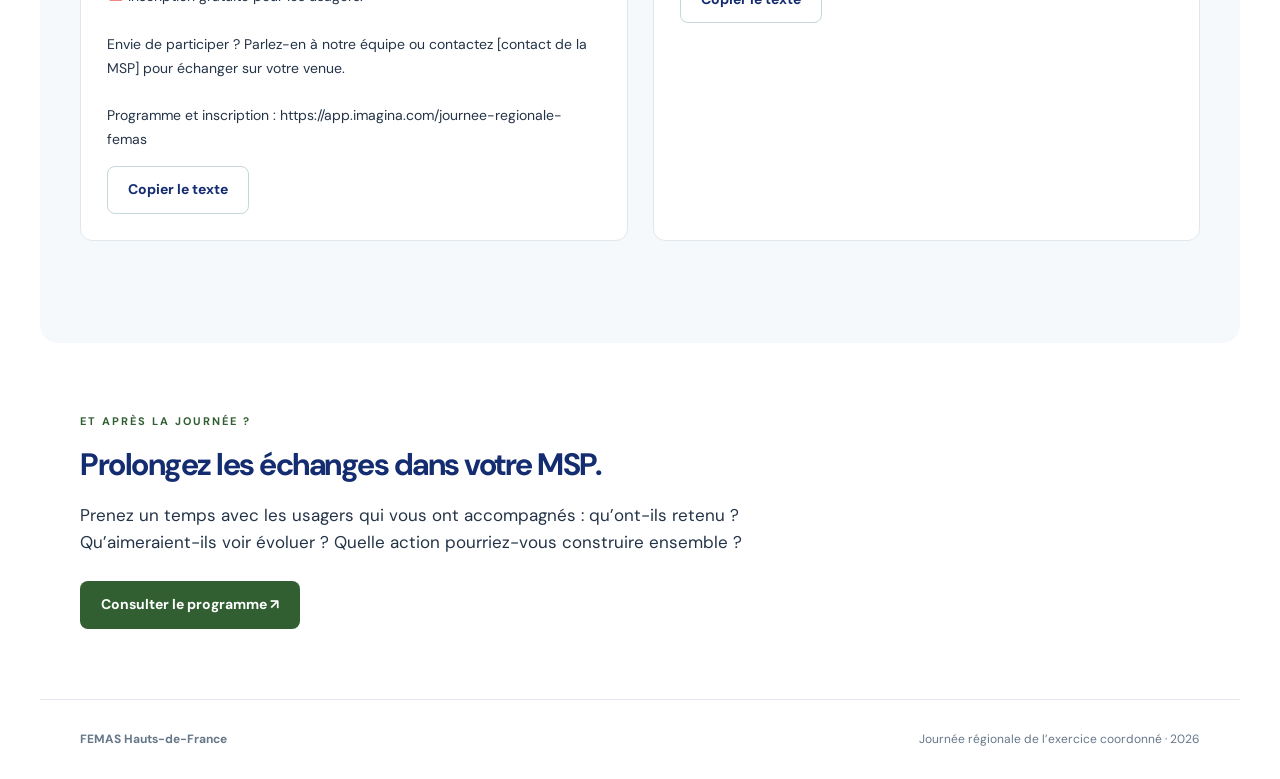
==== commit 1a8ca301: "Ajouter le logo FEMAS dans l’en-tête" ====
--- a/index.html
+++ b/index.html
@@ -7,7 +7,7 @@
   <link rel="stylesheet" href="style.css">
 </head>
 <body>
-<header><a class="brand" href="#accueil">FEMAS <span>Hauts-de-France</span></a><a class="header-link" href="https://app.imagina.com/journee-regionale-femas" target="_blank" rel="noopener">Programme et inscription ↗</a></header>
+<header><a class="brand" href="#accueil"><img class="brand-logo" src="logo-femas.png" alt="FEMAS Hauts-de-France — Avec l’exercice coordonné"></a><a class="header-link" href="https://app.imagina.com/journee-regionale-femas" target="_blank" rel="noopener">Programme et inscription ↗</a></header>
 <main id="accueil">
  <section class="hero">
   <div class="hero-copy"><p class="eyebrow">JOURNÉE RÉGIONALE · 27 NOVEMBRE 2026</p><h1>Et si vous veniez<br>avec vos usagers ?</h1><p class="intro">Un kit prêt à diffuser pour inviter les patients de votre maison de santé à partager la journée avec votre équipe.</p><div class="event"><span>📍 Siège de Région · Lille</span><span>9 h – 16 h 30</span><strong>Gratuit pour les usagers</strong></div><a class="button primary" href="kit-complet.zip" download>Télécharger tout le kit <span>↓</span></a><a class="text-link" href="#supports">Découvrir les supports ↓</a></div>
--- a/style.css
+++ b/style.css
@@ -1,2 +1,4 @@
 @import url('https://fonts.googleapis.com/css2?family=DM+Sans:wght@400;500;600;700&family=Libre+Baskerville:wght@700&display=swap');
 :root{--blue:#142c70;--green:#315f32;--ink:#243448;--pale:#eaf4f9;--cream:#f7f8f2}*{box-sizing:border-box}html{scroll-behavior:smooth;scroll-padding-top:30px}body{margin:0;color:var(--ink);font-family:'DM Sans',Arial,sans-serif;font-size:16px;line-height:1.6;background:#fff}a{color:var(--blue)}header,main,footer{max-width:1200px;margin:auto}header{display:flex;align-items:center;justify-content:space-between;padding:27px 40px;border-bottom:1px solid #e5e9ef}.brand{text-decoration:none;font-size:26px;font-weight:700;color:var(--blue);letter-spacing:-1px}.brand span{display:block;font-size:12px;font-weight:500;letter-spacing:1px}.header-link{font-size:14px;font-weight:600;text-decoration:none}.hero{display:grid;grid-template-columns:1fr 1fr;gap:56px;align-items:center;padding:68px 40px 76px}.eyebrow{font-size:11px;font-weight:700;letter-spacing:2px;color:var(--green);margin:0 0 17px}h1,h2{color:var(--blue);letter-spacing:-1.5px;line-height:1.15}h1{font-family:'Libre Baskerville',Georgia,serif;font-size:44px;margin:0 0 23px}h2{font-size:31px;margin:0 0 19px}h3{font-size:20px;color:var(--blue);margin:5px 0 10px;line-height:1.3}.intro{font-size:18px;max-width:450px}.event{display:flex;flex-wrap:wrap;gap:8px 16px;margin:23px 0 29px;font-size:14px}.event strong{width:100%;color:var(--green)}.button{display:inline-flex;justify-content:center;align-items:center;gap:20px;border-radius:8px;padding:13px 20px;line-height:1.4;font-weight:700;text-decoration:none;font-size:14px;cursor:pointer;border:1px solid transparent;font-family:inherit;transition:transform .15s,background .15s}.primary{background:var(--green);color:white}.primary:hover{background:#234b27;transform:translateY(-2px)}.secondary{background:white;border-color:#c5d6dc;color:var(--blue)}.secondary:hover{background:var(--pale)}.text-link{display:block;margin-top:16px;font-size:14px}.hero-art img{display:block;width:100%;border-radius:14px;box-shadow:0 20px 55px #182e4e20}.art-caption{display:block;text-align:center;color:var(--green);font-size:12px;margin-top:12px}.steps{padding:42px 40px;background:var(--cream);border-radius:18px}.steps h2{font-size:27px}.steps ol{list-style:none;padding:0;display:grid;grid-template-columns:repeat(3,1fr);gap:35px;margin:30px 0 0}.steps li{display:flex;gap:14px}.steps li>span{font-size:14px;font-weight:700;color:var(--green);border-top:2px solid var(--green);padding-top:5px}.steps h3{font-size:17px}.steps p{font-size:14px;margin:0}.resources{padding:70px 40px}.section-heading{display:flex;justify-content:space-between;gap:25px;align-items:end;margin-bottom:26px}.section-heading>p{max-width:330px;font-size:14px}.grid{display:grid;grid-template-columns:repeat(2,1fr);gap:26px}.card{border:1px solid #e0e7ec;border-radius:12px;overflow:hidden}.preview{height:310px;display:flex;background:#edf2f5;align-items:center;justify-content:center;padding:20px}.preview img{max-width:100%;max-height:100%;object-fit:contain;box-shadow:0 6px 20px #22344b15}.card-body{padding:25px}.tag{font-size:10px;font-weight:700;color:var(--green);letter-spacing:1.5px}.card p{font-size:14px;margin:0 0 23px}.actions{display:flex;justify-content:space-between;gap:10px;font-size:13px;font-weight:700}.actions a{text-decoration:none;padding:8px 0}.letter{display:flex;gap:25px;align-items:center;padding:28px;background:var(--pale);border-radius:12px;margin-top:28px}.letter-icon{font-size:40px;color:var(--blue)}.letter>div:nth-child(2){flex:1}.letter p{font-size:14px;margin:0}.letter .small{font-size:12px;margin-top:8px}.letter .button{flex-shrink:0}.copy-section{padding:50px 40px;background:#f6f9fc;border-radius:18px}.copy-grid{display:grid;grid-template-columns:1fr 1fr;gap:25px;margin-top:25px}.copy-grid article{padding:26px;background:white;border-radius:12px;border:1px solid #e0e7ec}.copy-text{font-size:14px;line-height:1.7}.copy-grid h3{font-size:18px}#copy-status{min-height:24px;color:var(--green);font-weight:600;font-size:14px}.closing{padding:70px 40px;max-width:800px}.closing p:not(.eyebrow){font-size:17px;margin-bottom:25px}footer{display:flex;justify-content:space-between;padding:30px 40px;border-top:1px solid #e5e9ef;font-size:12px;color:#66778a}a:focus-visible,button:focus-visible{outline:3px solid #dbac27;outline-offset:4px}@media(max-width:800px){header{padding:20px}.hero{grid-template-columns:1fr;padding:36px 20px;gap:35px}h1{font-size:36px}.hero-art{max-width:480px;margin:auto}.steps,.resources,.copy-section,.closing{padding:35px 20px}.steps{border-radius:0}.steps ol{grid-template-columns:1fr;gap:22px}.section-heading{display:block}.grid{gap:16px}.preview{height:230px;padding:12px}.card-body{padding:18px}.letter{flex-wrap:wrap;padding:22px}.letter-icon{display:none}.letter .button{width:100%}.copy-grid{grid-template-columns:1fr}footer{padding:24px 20px;gap:12px;flex-direction:column}}@media(max-width:480px){.grid{grid-template-columns:1fr}.preview{height:310px}.header-link{max-width:135px;text-align:right;font-size:12px}.brand{font-size:23px}h1{font-size:31px}h2{font-size:27px}.hero-copy br{display:none}}
+
+.brand{display:block;width:200px;height:80px;overflow:hidden;position:relative}.brand-logo{position:absolute;width:220px;height:220px;max-width:none;left:-10px;top:-70px;object-fit:contain}@media(max-width:480px){.brand{width:160px;height:65px}.brand-logo{width:180px;height:180px;left:-10px;top:-57px}}
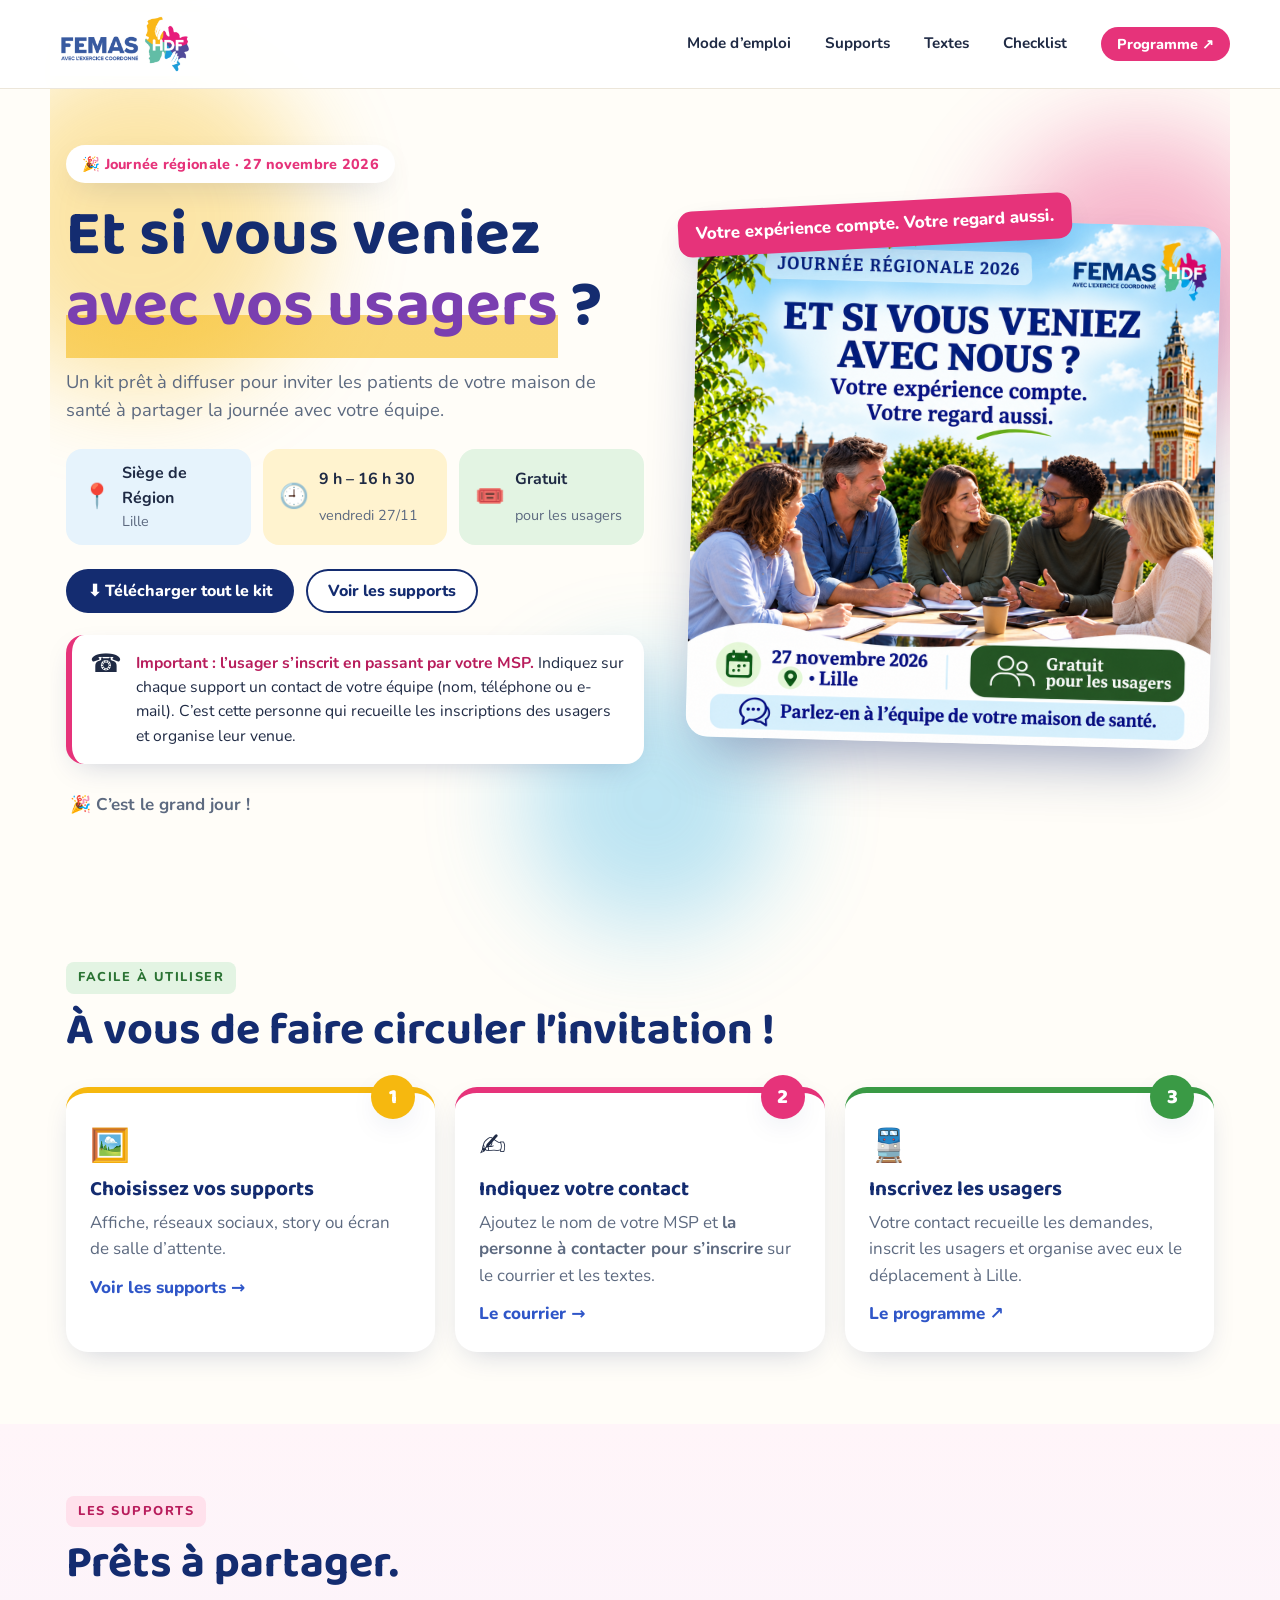
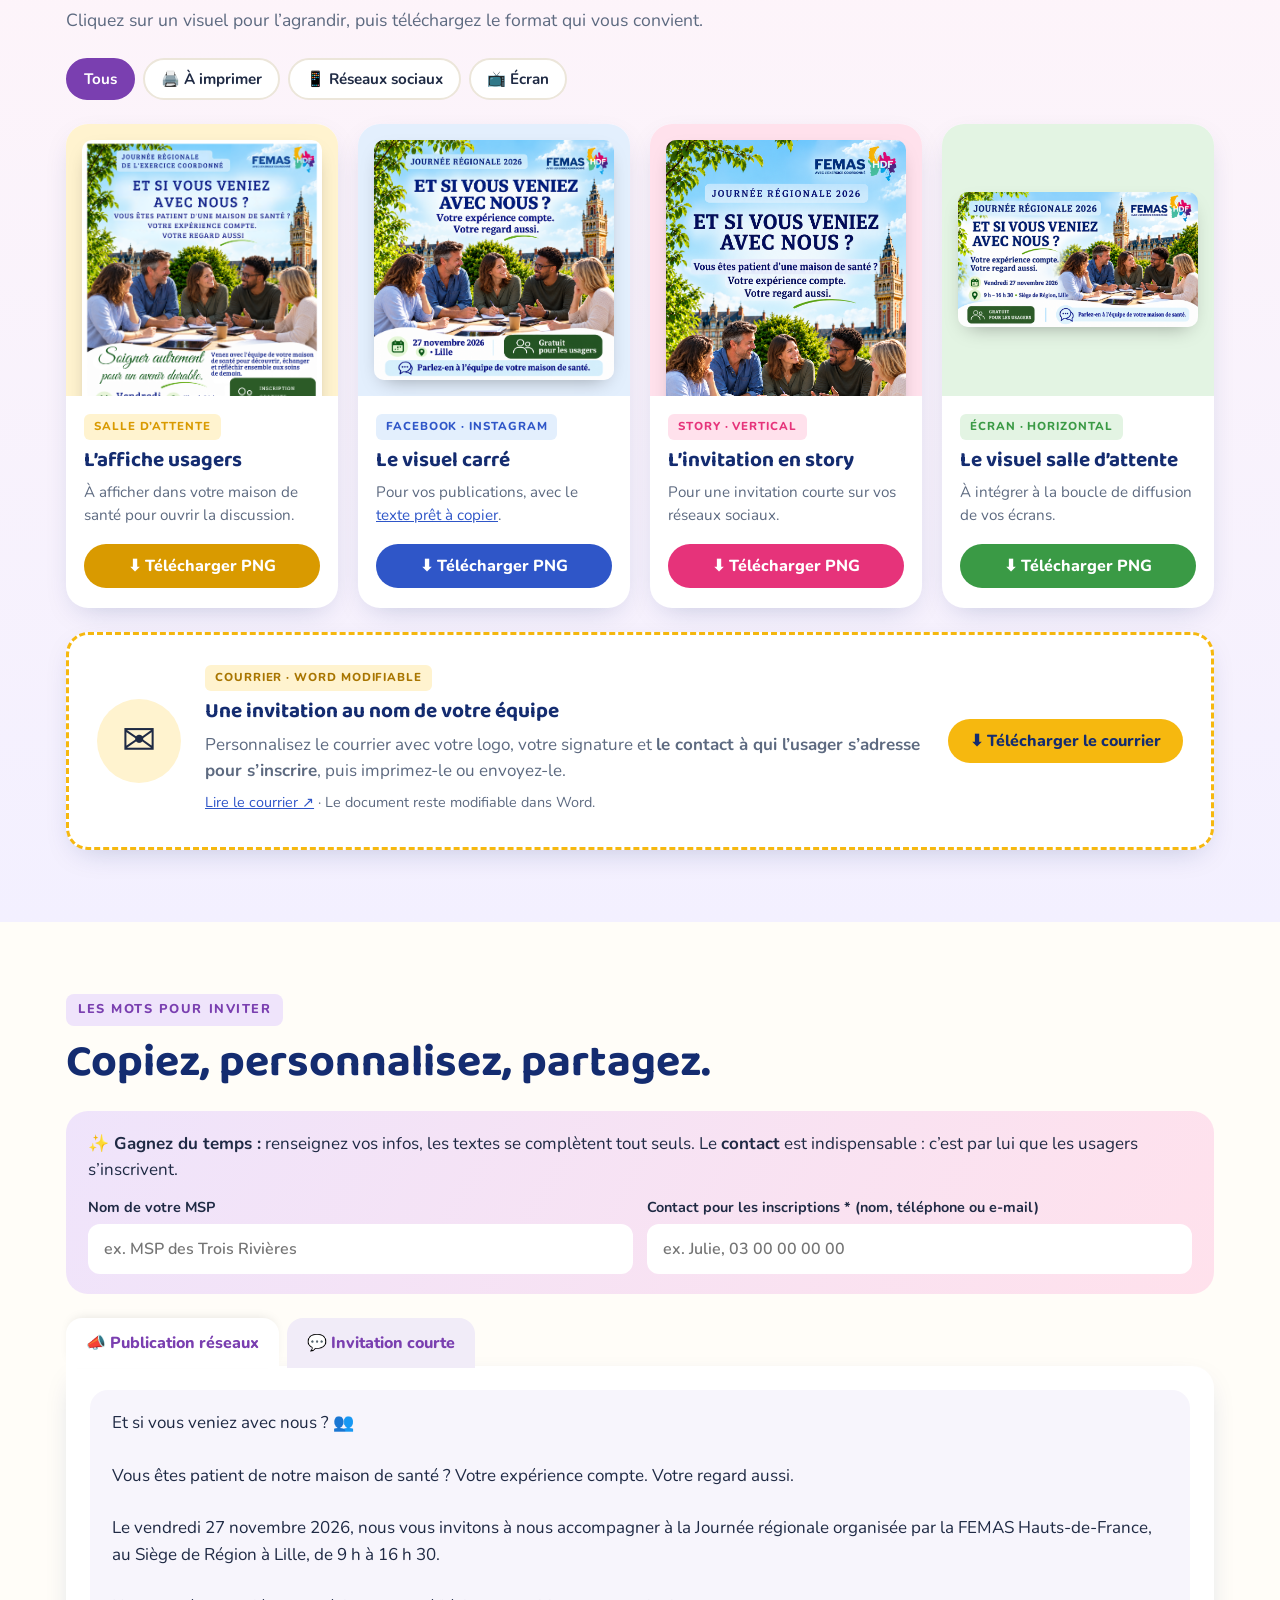
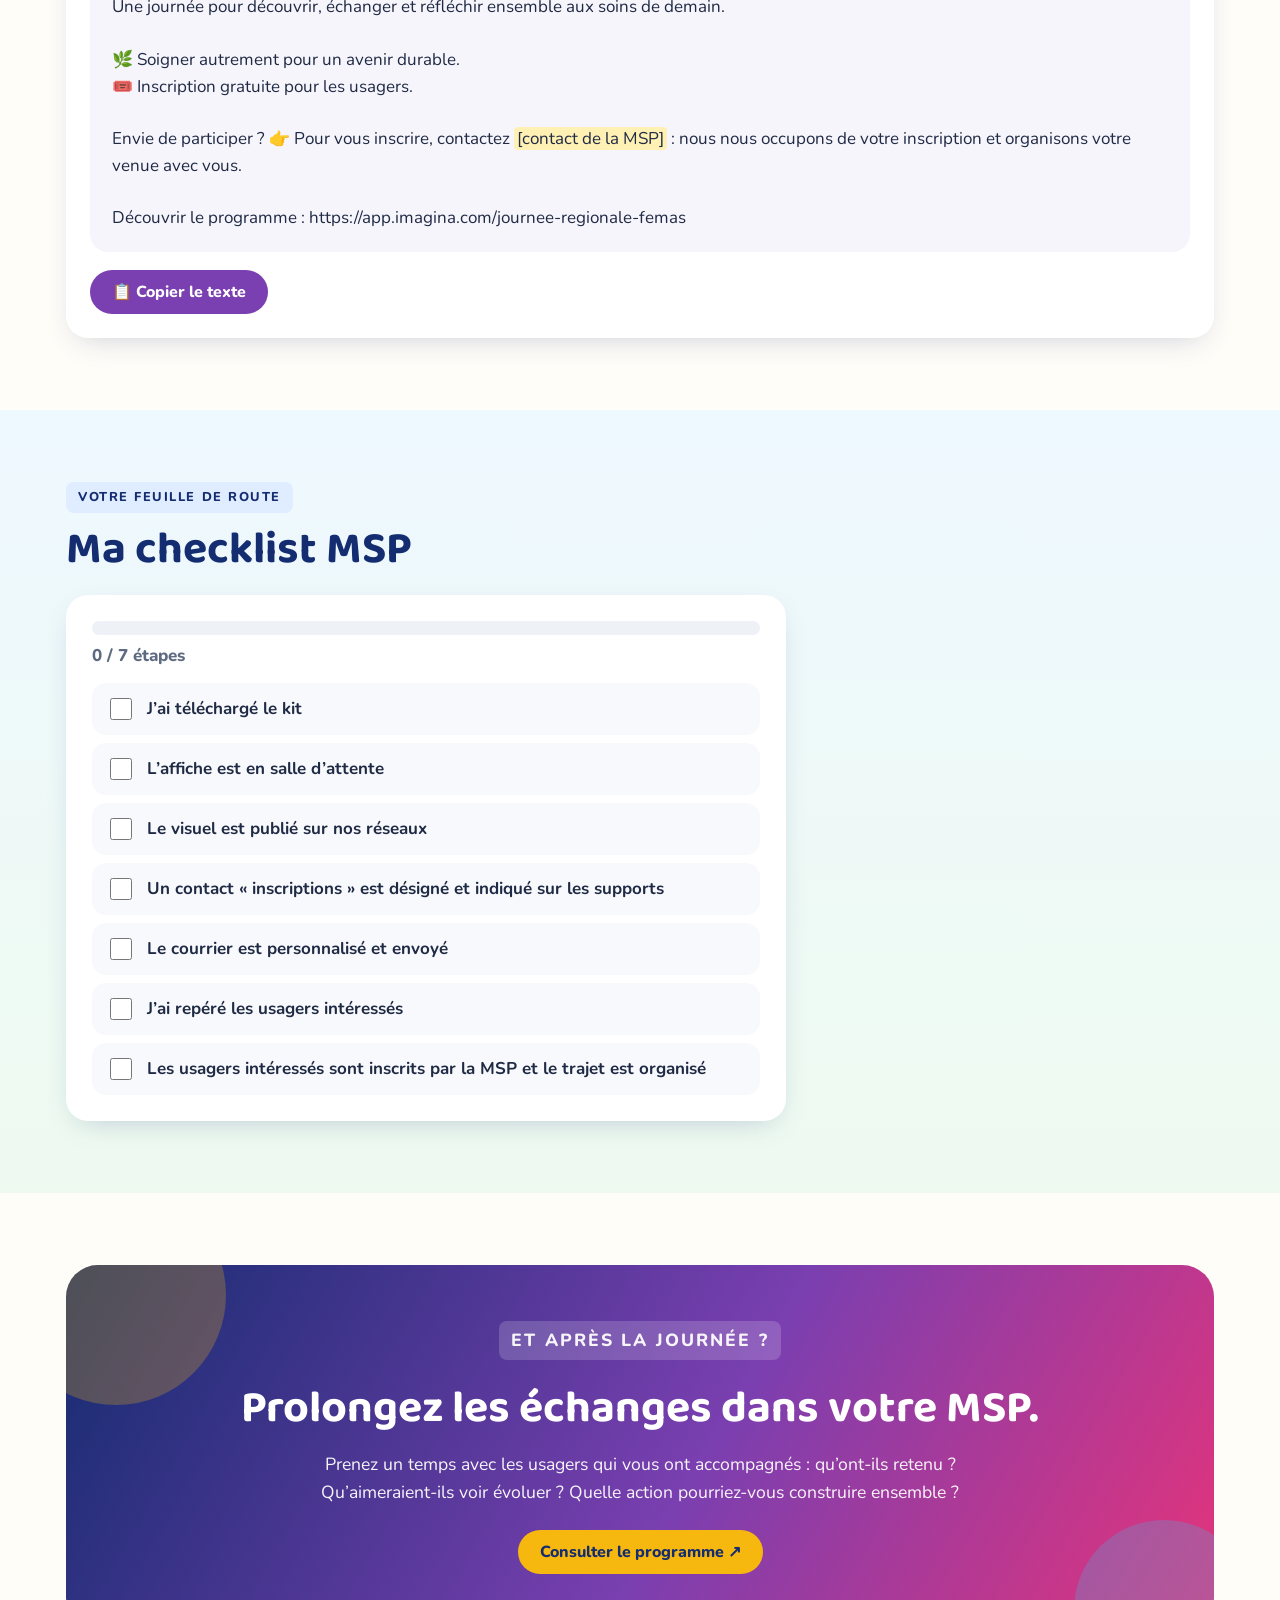
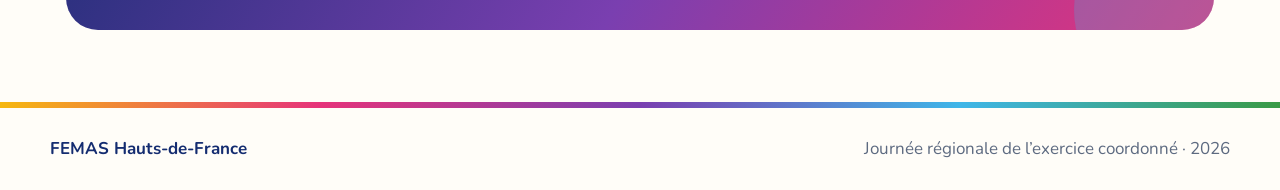
==== commit 91916a7e: "Nouvelle version du kit usagers : design coloré + inscription via le contact MSP" ====
--- a/index.html
+++ b/index.html
@@ -1,35 +1,193 @@
-<!doctype html>
-<html lang="fr">
-<head>
-  <meta charset="utf-8"><meta name="viewport" content="width=device-width,initial-scale=1">
-  <meta name="description" content="Le kit FEMAS Hauts-de-France pour inviter les usagers des maisons de santé à la Journée régionale du 27 novembre 2026 à Lille.">
-  <title>Kit de communication usagers · Journée régionale 2026</title>
-  <link rel="stylesheet" href="style.css">
-</head>
-<body>
-<header><a class="brand" href="#accueil"><img class="brand-logo" src="logo-femas.png" alt="FEMAS Hauts-de-France — Avec l’exercice coordonné"></a><a class="header-link" href="https://app.imagina.com/journee-regionale-femas" target="_blank" rel="noopener">Programme et inscription ↗</a></header>
-<main id="accueil">
- <section class="hero">
-  <div class="hero-copy"><p class="eyebrow">JOURNÉE RÉGIONALE · 27 NOVEMBRE 2026</p><h1>Et si vous veniez<br>avec vos usagers ?</h1><p class="intro">Un kit prêt à diffuser pour inviter les patients de votre maison de santé à partager la journée avec votre équipe.</p><div class="event"><span>📍 Siège de Région · Lille</span><span>9 h – 16 h 30</span><strong>Gratuit pour les usagers</strong></div><a class="button primary" href="kit-complet.zip" download>Télécharger tout le kit <span>↓</span></a><a class="text-link" href="#supports">Découvrir les supports ↓</a></div>
-  <div class="hero-art"><img src="reseaux-sociaux.png" alt="Et si vous veniez avec nous ? Visuel de la Journée régionale 2026 montrant cinq personnes échangeant autour d’une table à Lille."><span class="art-caption">Votre expérience compte. Votre regard aussi.</span></div>
- </section>
- <section class="steps" aria-labelledby="mode"><div><p class="eyebrow">FACILE À UTILISER</p><h2 id="mode">À vous de faire circuler l’invitation.</h2></div><ol><li><span>01</span><div><h3>Choisissez vos supports</h3><p>Affiche, réseaux sociaux, story ou écran de salle d’attente.</p></div></li><li><span>02</span><div><h3>Personnalisez le courrier</h3><p>Ajoutez le nom de votre MSP, votre logo et un contact local.</p></div></li><li><span>03</span><div><h3>Organisez la venue ensemble</h3><p>Échangez avec les usagers sur le programme, l’inscription et le déplacement à Lille.</p></div></li></ol></section>
- <section id="supports" class="resources"><div class="section-heading"><div><p class="eyebrow">LES SUPPORTS</p><h2>Prêts à partager.</h2></div><p>Visualisez chaque support, puis téléchargez le format qui vous convient.</p></div>
- <div class="grid">
-  <article class="card"><a class="preview portrait" href="affiche.png" target="_blank" rel="noopener" aria-label="Voir l’affiche usagers en grand"><img src="affiche.png" loading="lazy" alt="Affiche usagers de la Journée régionale 2026"></a><div class="card-body"><span class="tag">SALLE D’ATTENTE</span><h3>L’affiche usagers</h3><p>À afficher dans votre maison de santé pour ouvrir la discussion.</p><div class="actions"><a href="affiche.png" target="_blank" rel="noopener">Voir ↗</a><a href="affiche.png" download="Affiche-JR2026-usagers.png">Télécharger PNG ↓</a></div></div></article>
-  <article class="card"><a class="preview" href="reseaux-sociaux.png" target="_blank" rel="noopener" aria-label="Voir le visuel carré en grand"><img src="reseaux-sociaux.png" loading="lazy" alt="Visuel carré pour les réseaux sociaux"></a><div class="card-body"><span class="tag">FACEBOOK · INSTAGRAM</span><h3>Le visuel carré</h3><p>Pour vos publications, accompagné du texte prêt à copier ci-dessous.</p><div class="actions"><a href="reseaux-sociaux.png" target="_blank" rel="noopener">Voir ↗</a><a href="reseaux-sociaux.png" download="JR2026-usagers-reseaux-sociaux.png">Télécharger PNG ↓</a></div></div></article>
-  <article class="card"><a class="preview portrait" href="story.png" target="_blank" rel="noopener" aria-label="Voir la story en grand"><img src="story.png" loading="lazy" alt="Story verticale d’invitation des usagers"></a><div class="card-body"><span class="tag">STORY · FORMAT VERTICAL</span><h3>L’invitation en story</h3><p>Pour une invitation courte sur vos réseaux sociaux.</p><div class="actions"><a href="story.png" target="_blank" rel="noopener">Voir ↗</a><a href="story.png" download="JR2026-usagers-story.png">Télécharger PNG ↓</a></div></div></article>
-  <article class="card"><a class="preview landscape" href="ecran.png" target="_blank" rel="noopener" aria-label="Voir le visuel écran en grand"><img src="ecran.png" loading="lazy" alt="Visuel horizontal pour les écrans de salle d’attente"></a><div class="card-body"><span class="tag">ÉCRAN · FORMAT HORIZONTAL</span><h3>Le visuel salle d’attente</h3><p>À intégrer à la boucle de diffusion de vos écrans.</p><div class="actions"><a href="ecran.png" target="_blank" rel="noopener">Voir ↗</a><a href="ecran.png" download="JR2026-usagers-ecran.png">Télécharger PNG ↓</a></div></div></article>
- </div>
- <article class="letter"><div class="letter-icon" aria-hidden="true">✉</div><div><span class="tag">COURRIER · WORD MODIFIABLE</span><h3>Une invitation au nom de votre équipe</h3><p>Personnalisez le courrier avec votre logo, vos coordonnées et votre signature, puis imprimez-le ou envoyez-le à vos usagers.</p><p class="small"><a href="courrier.html" target="_blank" rel="noopener">Lire le courrier ↗</a> · Le document téléchargé reste modifiable dans Word.</p></div><a class="button secondary" href="courrier-usagers.docx" download="Courrier-usagers-MSP.docx">Télécharger le courrier ↓</a></article>
- </section>
- <section class="copy-section" aria-labelledby="textes"><p class="eyebrow">LES MOTS POUR INVITER</p><h2 id="textes">Copiez, personnalisez, partagez.</h2><p>Remplacez les éléments entre crochets avant diffusion.</p><div class="copy-grid">
- <article><h3>Pour une publication</h3><p class="copy-text" id="publication">Et si vous veniez avec nous ? 👥<br><br>Vous êtes patient de notre maison de santé ? Votre expérience compte. Votre regard aussi.<br><br>Le vendredi 27 novembre 2026, nous vous invitons à nous accompagner à la Journée régionale organisée par la FEMAS Hauts-de-France, au Siège de Région à Lille, de 9 h à 16 h 30.<br><br>Une journée pour découvrir, échanger et réfléchir ensemble aux soins de demain.<br><br>🌿 Soigner autrement pour un avenir durable.<br>🎟️ Inscription gratuite pour les usagers.<br><br>Envie de participer ? Parlez-en à notre équipe ou contactez [contact de la MSP] pour échanger sur votre venue.<br><br>Programme et inscription : https://app.imagina.com/journee-regionale-femas</p><button class="button secondary" data-copy="publication">Copier le texte</button></article>
- <article><h3>Pour une invitation courte</h3><p class="copy-text" id="message">Bonjour,<br><br>Notre équipe vous propose de l’accompagner à la Journée régionale de la FEMAS Hauts-de-France, le 27 novembre 2026 à Lille, de 9 h à 16 h 30.<br><br>Votre expérience de patient a toute sa place dans les échanges sur les soins de demain. L’inscription est gratuite pour les usagers.<br><br>Si vous souhaitez participer, contactez [nom et coordonnées] : nous échangerons avec vous sur le programme et l’organisation de votre venue.<br><br>L’équipe de [nom de la MSP]</p><button class="button secondary" data-copy="message">Copier le texte</button></article>
- </div><p id="copy-status" role="status" aria-live="polite"></p></section>
- <section class="closing"><p class="eyebrow">ET APRÈS LA JOURNÉE ?</p><h2>Prolongez les échanges dans votre MSP.</h2><p>Prenez un temps avec les usagers qui vous ont accompagnés : qu’ont-ils retenu ? Qu’aimeraient-ils voir évoluer ? Quelle action pourriez-vous construire ensemble ?</p><a class="button primary" href="https://app.imagina.com/journee-regionale-femas" target="_blank" rel="noopener">Consulter le programme ↗</a></section>
-</main>
-<footer><strong>FEMAS Hauts-de-France</strong><span>Journée régionale de l’exercice coordonné · 2026</span></footer>
-<script src="script.js"></script>
-</body></html>
-
+<!doctype html>
+<html lang="fr">
+<head>
+  <meta charset="utf-8">
+  <meta name="viewport" content="width=device-width,initial-scale=1">
+  <meta name="description" content="Le kit FEMAS Hauts-de-France pour inviter les usagers des maisons de santé à la Journée régionale du 27 novembre 2026 à Lille.">
+  <title>Kit de communication usagers · Journée régionale 2026</title>
+  <link rel="preconnect" href="https://fonts.googleapis.com">
+  <link rel="preconnect" href="https://fonts.gstatic.com" crossorigin>
+  <link href="https://fonts.googleapis.com/css2?family=Baloo+2:wght@600;700;800&family=Nunito:wght@400;600;700;800&display=swap" rel="stylesheet">
+  <link rel="stylesheet" href="style.css?v=2">
+</head>
+<body>
+
+<header class="topbar">
+  <a class="brand" href="#accueil"><img src="logo-femas.png" alt="FEMAS Hauts-de-France — Avec l’exercice coordonné"></a>
+  <nav class="nav" aria-label="Sections du kit">
+    <a href="#etapes">Mode d’emploi</a>
+    <a href="#supports">Supports</a>
+    <a href="#textes">Textes</a>
+    <a href="#checklist">Checklist</a>
+  </nav>
+  <a class="btn btn-pink btn-sm" href="https://app.imagina.com/journee-regionale-femas" target="_blank" rel="noopener">Programme ↗</a>
+</header>
+
+<main id="accueil">
+
+  <!-- HERO -->
+  <section class="hero">
+    <span class="blob b1" aria-hidden="true"></span>
+    <span class="blob b2" aria-hidden="true"></span>
+    <span class="blob b3" aria-hidden="true"></span>
+    <div class="hero-copy">
+      <p class="pill">🎉 Journée régionale · 27 novembre 2026</p>
+      <h1>Et si vous veniez <span class="hl">avec vos usagers</span>&nbsp;?</h1>
+      <p class="intro">Un kit prêt à diffuser pour inviter les patients de votre maison de santé à partager la journée avec votre équipe.</p>
+      <ul class="facts">
+        <li class="f-blue"><span>📍</span><b>Siège de Région</b>Lille</li>
+        <li class="f-yellow"><span>🕘</span><b>9 h – 16 h 30</b>vendredi 27/11</li>
+        <li class="f-green"><span>🎟️</span><b>Gratuit</b>pour les usagers</li>
+      </ul>
+      <div class="cta-row">
+        <a class="btn btn-blue" href="kit-complet.zip" download>⬇ Télécharger tout le kit</a>
+        <a class="btn btn-ghost" href="#supports">Voir les supports</a>
+      </div>
+      <div class="callout">
+        <span class="callout-ico" aria-hidden="true">☎️</span>
+        <p><b>Important : l’usager s’inscrit en passant par votre MSP.</b> Indiquez sur chaque support un contact de votre équipe (nom, téléphone ou e-mail). C’est cette personne qui recueille les inscriptions des usagers et organise leur venue.</p>
+      </div>
+      <div class="countdown" id="countdown" aria-live="polite">
+        <div><b data-cd="d">–</b><small>jours</small></div>
+        <div><b data-cd="h">–</b><small>heures</small></div>
+        <div><b data-cd="m">–</b><small>minutes</small></div>
+        <p>avant la Journée régionale</p>
+      </div>
+    </div>
+    <figure class="hero-art">
+      <button class="zoom" data-src="reseaux-sociaux.png" data-title="Visuel carré · réseaux sociaux" aria-label="Agrandir le visuel">
+        <img src="reseaux-sociaux.png" alt="Visuel de la Journée régionale 2026 : cinq personnes échangent autour d’une table à Lille.">
+      </button>
+      <figcaption>Votre expérience compte. Votre regard aussi.</figcaption>
+    </figure>
+  </section>
+
+  <!-- ETAPES -->
+  <section class="section" id="etapes" aria-labelledby="t-etapes">
+    <p class="kicker k-green">Facile à utiliser</p>
+    <h2 id="t-etapes">À vous de faire circuler l’invitation&nbsp;!</h2>
+    <ol class="steps">
+      <li class="s1"><span class="num">1</span><span class="ico" aria-hidden="true">🖼️</span><h3>Choisissez vos supports</h3><p>Affiche, réseaux sociaux, story ou écran de salle d’attente.</p><a href="#supports">Voir les supports →</a></li>
+      <li class="s2"><span class="num">2</span><span class="ico" aria-hidden="true">✍️</span><h3>Indiquez votre contact</h3><p>Ajoutez le nom de votre MSP et <b>la personne à contacter pour s’inscrire</b> sur le courrier et les textes.</p><a href="#courrier">Le courrier →</a></li>
+      <li class="s3"><span class="num">3</span><span class="ico" aria-hidden="true">🚆</span><h3>Inscrivez les usagers</h3><p>Votre contact recueille les demandes, inscrit les usagers et organise avec eux le déplacement à Lille.</p><a href="https://app.imagina.com/journee-regionale-femas" target="_blank" rel="noopener">Le programme ↗</a></li>
+    </ol>
+  </section>
+
+  <!-- SUPPORTS -->
+  <section class="section tinted" id="supports" aria-labelledby="t-supports">
+    <p class="kicker k-pink">Les supports</p>
+    <h2 id="t-supports">Prêts à partager.</h2>
+    <p class="lead">Cliquez sur un visuel pour l’agrandir, puis téléchargez le format qui vous convient.</p>
+
+    <div class="filters" role="group" aria-label="Filtrer les supports">
+      <button class="chip active" data-filter="all">Tous</button>
+      <button class="chip" data-filter="print">🖨️ À imprimer</button>
+      <button class="chip" data-filter="web">📱 Réseaux sociaux</button>
+      <button class="chip" data-filter="screen">📺 Écran</button>
+    </div>
+
+    <div class="grid">
+      <article class="card c-yellow" data-cat="print">
+        <button class="preview portrait zoom" data-src="affiche.png" data-title="L’affiche usagers" aria-label="Agrandir l’affiche usagers"><img src="affiche.png" loading="lazy" alt="Affiche usagers de la Journée régionale 2026"><span class="eye">🔍 Agrandir</span></button>
+        <div class="card-body"><span class="tag">Salle d’attente</span><h3>L’affiche usagers</h3><p>À afficher dans votre maison de santé pour ouvrir la discussion.</p>
+          <a class="btn btn-dl" href="affiche.png" download="Affiche-JR2026-usagers.png">⬇ Télécharger PNG</a></div>
+      </article>
+      <article class="card c-blue" data-cat="web">
+        <button class="preview zoom" data-src="reseaux-sociaux.png" data-title="Le visuel carré" aria-label="Agrandir le visuel carré"><img src="reseaux-sociaux.png" loading="lazy" alt="Visuel carré pour les réseaux sociaux"><span class="eye">🔍 Agrandir</span></button>
+        <div class="card-body"><span class="tag">Facebook · Instagram</span><h3>Le visuel carré</h3><p>Pour vos publications, avec le <a href="#textes">texte prêt à copier</a>.</p>
+          <a class="btn btn-dl" href="reseaux-sociaux.png" download="JR2026-usagers-reseaux-sociaux.png">⬇ Télécharger PNG</a></div>
+      </article>
+      <article class="card c-pink" data-cat="web">
+        <button class="preview portrait zoom" data-src="story.png" data-title="L’invitation en story" aria-label="Agrandir la story"><img src="story.png" loading="lazy" alt="Story verticale d’invitation des usagers"><span class="eye">🔍 Agrandir</span></button>
+        <div class="card-body"><span class="tag">Story · vertical</span><h3>L’invitation en story</h3><p>Pour une invitation courte sur vos réseaux sociaux.</p>
+          <a class="btn btn-dl" href="story.png" download="JR2026-usagers-story.png">⬇ Télécharger PNG</a></div>
+      </article>
+      <article class="card c-green" data-cat="screen">
+        <button class="preview landscape zoom" data-src="ecran.png" data-title="Le visuel salle d’attente" aria-label="Agrandir le visuel écran"><img src="ecran.png" loading="lazy" alt="Visuel horizontal pour les écrans de salle d’attente"><span class="eye">🔍 Agrandir</span></button>
+        <div class="card-body"><span class="tag">Écran · horizontal</span><h3>Le visuel salle d’attente</h3><p>À intégrer à la boucle de diffusion de vos écrans.</p>
+          <a class="btn btn-dl" href="ecran.png" download="JR2026-usagers-ecran.png">⬇ Télécharger PNG</a></div>
+      </article>
+    </div>
+
+    <article class="letter" id="courrier" data-cat="print">
+      <div class="letter-icon" aria-hidden="true">✉️</div>
+      <div class="letter-txt">
+        <span class="tag">Courrier · Word modifiable</span>
+        <h3>Une invitation au nom de votre équipe</h3>
+        <p>Personnalisez le courrier avec votre logo, votre signature et <b>le contact à qui l’usager s’adresse pour s’inscrire</b>, puis imprimez-le ou envoyez-le.</p>
+        <p class="small"><a href="courrier.html" target="_blank" rel="noopener">Lire le courrier ↗</a> · Le document reste modifiable dans Word.</p>
+      </div>
+      <a class="btn btn-yellow" href="courrier-usagers.docx" download="Courrier-usagers-MSP.docx">⬇ Télécharger le courrier</a>
+    </article>
+  </section>
+
+  <!-- TEXTES -->
+  <section class="section" id="textes" aria-labelledby="t-textes">
+    <p class="kicker k-purple">Les mots pour inviter</p>
+    <h2 id="t-textes">Copiez, personnalisez, partagez.</h2>
+
+    <div class="personalize">
+      <p><b>✨ Gagnez du temps :</b> renseignez vos infos, les textes se complètent tout seuls. Le <b>contact</b> est indispensable : c’est par lui que les usagers s’inscrivent.</p>
+      <div class="fields">
+        <label>Nom de votre MSP<input id="in-msp" type="text" placeholder="ex. MSP des Trois Rivières" autocomplete="organization"></label>
+        <label>Contact pour les inscriptions * (nom, téléphone ou e-mail)<input id="in-contact" required type="text" placeholder="ex. Julie, 03 00 00 00 00"></label>
+      </div>
+    </div>
+
+    <div class="tabs" role="tablist" aria-label="Choix du texte">
+      <button role="tab" id="tab-pub" aria-controls="panel-pub" aria-selected="true" class="tab active">📣 Publication réseaux</button>
+      <button role="tab" id="tab-msg" aria-controls="panel-msg" aria-selected="false" class="tab" tabindex="-1">💬 Invitation courte</button>
+    </div>
+
+    <div class="panel" role="tabpanel" id="panel-pub" aria-labelledby="tab-pub">
+      <div class="bubble"><p class="copy-text" id="publication">Et si vous veniez avec nous ? 👥<br><br>Vous êtes patient de notre maison de santé ? Votre expérience compte. Votre regard aussi.<br><br>Le vendredi 27 novembre 2026, nous vous invitons à nous accompagner à la Journée régionale organisée par la FEMAS Hauts-de-France, au Siège de Région à Lille, de 9 h à 16 h 30.<br><br>Une journée pour découvrir, échanger et réfléchir ensemble aux soins de demain.<br><br>🌿 Soigner autrement pour un avenir durable.<br>🎟️ Inscription gratuite pour les usagers.<br><br>Envie de participer ? 👉 Pour vous inscrire, contactez <mark data-field="contact">[contact de la MSP]</mark> : nous nous occupons de votre inscription et organisons votre venue avec vous.<br><br>Découvrir le programme : https://app.imagina.com/journee-regionale-femas</p></div>
+      <button class="btn btn-purple" data-copy="publication">📋 Copier le texte</button>
+    </div>
+
+    <div class="panel" role="tabpanel" id="panel-msg" aria-labelledby="tab-msg" hidden>
+      <div class="bubble"><p class="copy-text" id="message">Bonjour,<br><br>Notre équipe vous propose de l’accompagner à la Journée régionale de la FEMAS Hauts-de-France, le 27 novembre 2026 à Lille, de 9 h à 16 h 30.<br><br>Votre expérience de patient a toute sa place dans les échanges sur les soins de demain. L’inscription est gratuite pour les usagers.<br><br>Pour vous inscrire, il vous suffit de contacter <mark data-field="contact">[nom et coordonnées]</mark> : nous nous chargeons de votre inscription et échangerons avec vous sur le programme et l’organisation de votre venue.<br><br>L’équipe de <mark data-field="msp">[nom de la MSP]</mark></p></div>
+      <button class="btn btn-purple" data-copy="message">📋 Copier le texte</button>
+    </div>
+  </section>
+
+  <!-- CHECKLIST -->
+  <section class="section tinted-2" id="checklist" aria-labelledby="t-check">
+    <p class="kicker k-blue">Votre feuille de route</p>
+    <h2 id="t-check">Ma checklist MSP</h2>
+    <div class="check-wrap">
+      <div class="progress" aria-hidden="true"><span id="progress-bar"></span></div>
+      <p class="progress-label" id="progress-label">0 / 7 étapes</p>
+      <ul class="checks">
+        <li><label><input type="checkbox" data-k="1"><span>J’ai téléchargé le kit</span></label></li>
+        <li><label><input type="checkbox" data-k="2"><span>L’affiche est en salle d’attente</span></label></li>
+        <li><label><input type="checkbox" data-k="3"><span>Le visuel est publié sur nos réseaux</span></label></li>
+        <li><label><input type="checkbox" data-k="4"><span>Un contact « inscriptions » est désigné et indiqué sur les supports</span></label></li>
+        <li><label><input type="checkbox" data-k="7"><span>Le courrier est personnalisé et envoyé</span></label></li>
+        <li><label><input type="checkbox" data-k="5"><span>J’ai repéré les usagers intéressés</span></label></li>
+        <li><label><input type="checkbox" data-k="6"><span>Les usagers intéressés sont inscrits par la MSP et le trajet est organisé</span></label></li>
+      </ul>
+      <p class="done" id="done-msg" hidden>🎉 Bravo&nbsp;! Votre MSP est prête pour le 27 novembre.</p>
+    </div>
+  </section>
+
+  <!-- CLOSING -->
+  <section class="closing">
+    <p class="kicker k-white">Et après la journée&nbsp;?</p>
+    <h2>Prolongez les échanges dans votre MSP.</h2>
+    <p>Prenez un temps avec les usagers qui vous ont accompagnés : qu’ont-ils retenu&nbsp;? Qu’aimeraient-ils voir évoluer&nbsp;? Quelle action pourriez-vous construire ensemble&nbsp;?</p>
+    <a class="btn btn-yellow" href="https://app.imagina.com/journee-regionale-femas" target="_blank" rel="noopener">Consulter le programme ↗</a>
+  </section>
+</main>
+
+<footer><strong>FEMAS Hauts-de-France</strong><span>Journée régionale de l’exercice coordonné · 2026</span></footer>
+
+<dialog class="lightbox" id="lightbox" aria-label="Aperçu du visuel">
+  <button class="lb-close" aria-label="Fermer">✕</button>
+  <img id="lb-img" alt="">
+  <div class="lb-bar"><span id="lb-title"></span><a id="lb-dl" class="btn btn-pink btn-sm" download>⬇ Télécharger</a></div>
+</dialog>
+
+<div class="toast" id="toast" role="status" aria-live="polite"></div>
+<script src="script.js?v=2"></script>
+</body>
+</html>
--- a/style.css
+++ b/style.css
@@ -1,4 +1,192 @@
-@import url('https://fonts.googleapis.com/css2?family=DM+Sans:wght@400;500;600;700&family=Libre+Baskerville:wght@700&display=swap');
-:root{--blue:#142c70;--green:#315f32;--ink:#243448;--pale:#eaf4f9;--cream:#f7f8f2}*{box-sizing:border-box}html{scroll-behavior:smooth;scroll-padding-top:30px}body{margin:0;color:var(--ink);font-family:'DM Sans',Arial,sans-serif;font-size:16px;line-height:1.6;background:#fff}a{color:var(--blue)}header,main,footer{max-width:1200px;margin:auto}header{display:flex;align-items:center;justify-content:space-between;padding:27px 40px;border-bottom:1px solid #e5e9ef}.brand{text-decoration:none;font-size:26px;font-weight:700;color:var(--blue);letter-spacing:-1px}.brand span{display:block;font-size:12px;font-weight:500;letter-spacing:1px}.header-link{font-size:14px;font-weight:600;text-decoration:none}.hero{display:grid;grid-template-columns:1fr 1fr;gap:56px;align-items:center;padding:68px 40px 76px}.eyebrow{font-size:11px;font-weight:700;letter-spacing:2px;color:var(--green);margin:0 0 17px}h1,h2{color:var(--blue);letter-spacing:-1.5px;line-height:1.15}h1{font-family:'Libre Baskerville',Georgia,serif;font-size:44px;margin:0 0 23px}h2{font-size:31px;margin:0 0 19px}h3{font-size:20px;color:var(--blue);margin:5px 0 10px;line-height:1.3}.intro{font-size:18px;max-width:450px}.event{display:flex;flex-wrap:wrap;gap:8px 16px;margin:23px 0 29px;font-size:14px}.event strong{width:100%;color:var(--green)}.button{display:inline-flex;justify-content:center;align-items:center;gap:20px;border-radius:8px;padding:13px 20px;line-height:1.4;font-weight:700;text-decoration:none;font-size:14px;cursor:pointer;border:1px solid transparent;font-family:inherit;transition:transform .15s,background .15s}.primary{background:var(--green);color:white}.primary:hover{background:#234b27;transform:translateY(-2px)}.secondary{background:white;border-color:#c5d6dc;color:var(--blue)}.secondary:hover{background:var(--pale)}.text-link{display:block;margin-top:16px;font-size:14px}.hero-art img{display:block;width:100%;border-radius:14px;box-shadow:0 20px 55px #182e4e20}.art-caption{display:block;text-align:center;color:var(--green);font-size:12px;margin-top:12px}.steps{padding:42px 40px;background:var(--cream);border-radius:18px}.steps h2{font-size:27px}.steps ol{list-style:none;padding:0;display:grid;grid-template-columns:repeat(3,1fr);gap:35px;margin:30px 0 0}.steps li{display:flex;gap:14px}.steps li>span{font-size:14px;font-weight:700;color:var(--green);border-top:2px solid var(--green);padding-top:5px}.steps h3{font-size:17px}.steps p{font-size:14px;margin:0}.resources{padding:70px 40px}.section-heading{display:flex;justify-content:space-between;gap:25px;align-items:end;margin-bottom:26px}.section-heading>p{max-width:330px;font-size:14px}.grid{display:grid;grid-template-columns:repeat(2,1fr);gap:26px}.card{border:1px solid #e0e7ec;border-radius:12px;overflow:hidden}.preview{height:310px;display:flex;background:#edf2f5;align-items:center;justify-content:center;padding:20px}.preview img{max-width:100%;max-height:100%;object-fit:contain;box-shadow:0 6px 20px #22344b15}.card-body{padding:25px}.tag{font-size:10px;font-weight:700;color:var(--green);letter-spacing:1.5px}.card p{font-size:14px;margin:0 0 23px}.actions{display:flex;justify-content:space-between;gap:10px;font-size:13px;font-weight:700}.actions a{text-decoration:none;padding:8px 0}.letter{display:flex;gap:25px;align-items:center;padding:28px;background:var(--pale);border-radius:12px;margin-top:28px}.letter-icon{font-size:40px;color:var(--blue)}.letter>div:nth-child(2){flex:1}.letter p{font-size:14px;margin:0}.letter .small{font-size:12px;margin-top:8px}.letter .button{flex-shrink:0}.copy-section{padding:50px 40px;background:#f6f9fc;border-radius:18px}.copy-grid{display:grid;grid-template-columns:1fr 1fr;gap:25px;margin-top:25px}.copy-grid article{padding:26px;background:white;border-radius:12px;border:1px solid #e0e7ec}.copy-text{font-size:14px;line-height:1.7}.copy-grid h3{font-size:18px}#copy-status{min-height:24px;color:var(--green);font-weight:600;font-size:14px}.closing{padding:70px 40px;max-width:800px}.closing p:not(.eyebrow){font-size:17px;margin-bottom:25px}footer{display:flex;justify-content:space-between;padding:30px 40px;border-top:1px solid #e5e9ef;font-size:12px;color:#66778a}a:focus-visible,button:focus-visible{outline:3px solid #dbac27;outline-offset:4px}@media(max-width:800px){header{padding:20px}.hero{grid-template-columns:1fr;padding:36px 20px;gap:35px}h1{font-size:36px}.hero-art{max-width:480px;margin:auto}.steps,.resources,.copy-section,.closing{padding:35px 20px}.steps{border-radius:0}.steps ol{grid-template-columns:1fr;gap:22px}.section-heading{display:block}.grid{gap:16px}.preview{height:230px;padding:12px}.card-body{padding:18px}.letter{flex-wrap:wrap;padding:22px}.letter-icon{display:none}.letter .button{width:100%}.copy-grid{grid-template-columns:1fr}footer{padding:24px 20px;gap:12px;flex-direction:column}}@media(max-width:480px){.grid{grid-template-columns:1fr}.preview{height:310px}.header-link{max-width:135px;text-align:right;font-size:12px}.brand{font-size:23px}h1{font-size:31px}h2{font-size:27px}.hero-copy br{display:none}}
-
-.brand{display:block;width:200px;height:80px;overflow:hidden;position:relative}.brand-logo{position:absolute;width:220px;height:220px;max-width:none;left:-10px;top:-70px;object-fit:contain}@media(max-width:480px){.brand{width:160px;height:65px}.brand-logo{width:180px;height:180px;left:-10px;top:-57px}}
+:root{
+  --blue:#142c70; --blue-2:#2f56c8; --sky:#3fb6e8;
+  --pink:#e6337a; --purple:#7a3fb0; --yellow:#f6b80f; --green:#3a9a45; --green-d:#2b7334;
+  --ink:#1f2a44; --muted:#5d6a80; --bg:#fffdf8; --card:#fff; --line:#ece6da;
+  --radius:22px; --shadow:0 10px 30px -12px rgba(20,44,112,.25);
+}
+*{box-sizing:border-box}
+html{overflow-x:clip;scroll-behavior:smooth;scroll-padding-top:90px}
+body{margin:0;font-family:Nunito,system-ui,-apple-system,Segoe UI,Roboto,sans-serif;color:var(--ink);background:var(--bg);line-height:1.55;font-size:17px;overflow-x:hidden}
+img{max-width:100%;display:block}
+a{color:var(--blue-2)}
+h1,h2,h3{font-family:"Baloo 2",Nunito,sans-serif;line-height:1.1;margin:0 0 .4em;color:var(--blue)}
+h2{font-size:clamp(1.9rem,4vw,2.8rem)}
+h3{font-size:1.3rem}
+:focus-visible{outline:3px solid var(--yellow);outline-offset:3px;border-radius:8px}
+
+/* Topbar */
+.topbar{position:sticky;top:0;z-index:20;display:flex;align-items:center;gap:20px;padding:12px max(16px,calc((100vw - 1180px)/2));background:rgba(255,255,255,.95);backdrop-filter:blur(10px);border-bottom:1px solid var(--line)}
+.brand{flex:none;display:block}
+.brand img{width:150px;height:64px;max-width:none;object-fit:cover}
+.nav{display:flex;gap:6px;margin-left:auto}
+.nav a{padding:8px 14px;border-radius:999px;text-decoration:none;color:var(--ink);font-weight:700;font-size:.95rem}
+.nav a:hover{background:#f1ecff;color:var(--purple)}
+
+/* Buttons */
+.btn{display:inline-flex;align-items:center;gap:8px;padding:14px 22px;border-radius:999px;border:0;font:800 1rem/1 Nunito,sans-serif;text-decoration:none;cursor:pointer;transition:transform .15s,box-shadow .15s,background .15s;white-space:nowrap}
+.btn:hover{transform:translateY(-2px);box-shadow:0 8px 18px -8px rgba(0,0,0,.35)}
+.btn-sm{padding:10px 16px;font-size:.9rem}
+.btn-blue{background:var(--blue);color:#fff}
+.btn-pink{background:var(--pink);color:#fff}
+.btn-purple{background:var(--purple);color:#fff}
+.btn-yellow{background:var(--yellow);color:var(--blue)}
+.btn-ghost{background:#fff;color:var(--blue);box-shadow:inset 0 0 0 2px var(--blue)}
+.btn-dl{background:var(--accent);color:#fff;width:100%;justify-content:center;margin-top:auto}
+
+/* Hero */
+.hero{position:relative;isolation:isolate;overflow-x:clip;display:grid;grid-template-columns:1.05fr .95fr;gap:48px;align-items:center;max-width:1180px;margin:0 auto;padding:56px 16px 72px}
+.blob{position:absolute;border-radius:50%;filter:blur(50px);opacity:.35;z-index:-1}
+.b1{width:340px;height:340px;background:var(--yellow);top:-40px;left:-80px}
+.b2{width:300px;height:300px;background:var(--pink);right:-60px;top:40px}
+.b3{width:260px;height:260px;background:var(--sky);left:40%;bottom:-40px}
+.pill{display:inline-block;margin:0 0 18px;padding:8px 16px;border-radius:999px;background:#fff;box-shadow:var(--shadow);font-weight:800;color:var(--pink);font-size:.9rem;letter-spacing:.02em}
+h1{font-size:clamp(2.4rem,5.6vw,4rem)}
+.hl{background:linear-gradient(transparent 58%,rgba(246,184,15,.55) 58%);color:var(--purple)}
+.intro{font-size:1.15rem;color:var(--muted);max-width:34em}
+.facts{list-style:none;display:flex;flex-wrap:wrap;gap:12px;padding:0;margin:24px 0}
+.facts li{display:grid;grid-template-columns:auto 1fr;column-gap:10px;align-items:center;padding:12px 16px;border-radius:16px;font-size:.9rem;color:var(--muted);min-width:150px;flex:1}
+.facts li span{grid-row:span 2;font-size:1.5rem}
+.facts li b{color:var(--ink);font-size:1rem}
+.f-blue{background:#e6f3fc}.f-yellow{background:#fff3cf}.f-green{background:#e3f4e3}
+.cta-row{display:flex;flex-wrap:wrap;gap:12px}
+.countdown{display:flex;align-items:center;flex-wrap:wrap;gap:10px;margin-top:28px}
+.countdown div{background:var(--blue);color:#fff;border-radius:14px;padding:8px 14px;text-align:center;min-width:70px}
+.countdown b{display:block;font:800 1.6rem/1 "Baloo 2",sans-serif}
+.countdown small{font-size:.75rem;opacity:.8}
+.countdown p{margin:0 0 0 4px;font-weight:700;color:var(--muted)}
+.hero-art{margin:0;position:relative}
+.hero-art .zoom{border:0;padding:0;background:none;cursor:zoom-in;border-radius:var(--radius);overflow:hidden;box-shadow:0 30px 60px -20px rgba(20,44,112,.45);transform:rotate(1.5deg);transition:transform .3s;display:block;width:100%}
+.hero-art .zoom:hover{transform:rotate(0) scale(1.01)}
+.hero-art figcaption{position:absolute;left:-14px;top:-18px;background:var(--pink);color:#fff;font-weight:800;padding:10px 18px;border-radius:14px;transform:rotate(-3deg);box-shadow:var(--shadow)}
+
+/* Callout inscription */
+.callout{display:flex;gap:14px;align-items:flex-start;margin-top:22px;padding:16px 18px;border-radius:18px;background:#fff;border-left:6px solid var(--pink);box-shadow:var(--shadow)}
+.callout p{margin:0;font-size:.98rem;color:var(--ink)}
+.callout b{color:#b81d5c}
+.callout-ico{font-size:1.6rem;line-height:1}
+
+/* Sections */
+.section{max-width:1180px;margin:0 auto;padding:72px 16px}
+.tinted,.tinted-2{max-width:none;padding-left:max(16px,calc((100vw - 1148px)/2));padding-right:max(16px,calc((100vw - 1148px)/2))}
+.tinted{background:linear-gradient(180deg,#fff5f9,#f3f0ff)}
+.tinted-2{background:linear-gradient(180deg,#eef8ff,#eefaf0)}
+.kicker{display:inline-block;font-weight:800;text-transform:uppercase;letter-spacing:.12em;font-size:.8rem;padding:6px 12px;border-radius:8px;margin:0 0 12px}
+.k-green{background:#e3f4e3;color:var(--green-d)}.k-pink{background:#ffe1ec;color:#b81d5c}.k-purple{background:#efe4fb;color:var(--purple)}.k-blue{background:#e0ecff;color:var(--blue)}.k-white{background:rgba(255,255,255,.18);color:#fff}
+.lead{color:var(--muted);font-size:1.1rem;margin-top:0}
+
+/* Steps */
+.steps{list-style:none;padding:0;margin:32px 0 0;display:grid;grid-template-columns:repeat(3,1fr);gap:20px;counter-reset:s}
+.steps li{position:relative;background:var(--card);border-radius:var(--radius);padding:28px 24px 24px;box-shadow:var(--shadow);border-top:6px solid var(--c)}
+.steps .s1{--c:var(--yellow)}.steps .s2{--c:var(--pink)}.steps .s3{--c:var(--green)}
+.steps .num{position:absolute;top:-18px;right:20px;width:44px;height:44px;border-radius:50%;background:var(--c);color:#fff;display:grid;place-items:center;font:800 1.3rem "Baloo 2",sans-serif;box-shadow:var(--shadow)}
+.steps .ico{font-size:2rem;display:block;margin-bottom:8px}
+.steps p{color:var(--muted);margin:0 0 12px}
+.steps a{font-weight:800;text-decoration:none}
+
+/* Filters */
+.filters{display:flex;flex-wrap:wrap;gap:8px;margin:24px 0}
+.chip{border:2px solid var(--line);background:#fff;border-radius:999px;padding:9px 16px;font:700 .95rem Nunito,sans-serif;color:var(--ink);cursor:pointer;transition:.15s}
+.chip:hover{border-color:var(--purple)}
+.chip.active{background:var(--purple);border-color:var(--purple);color:#fff}
+
+/* Cards */
+.grid{display:grid;grid-template-columns:repeat(4,1fr);gap:20px}
+.card{display:flex;flex-direction:column;background:var(--card);border-radius:var(--radius);overflow:hidden;box-shadow:var(--shadow);transition:transform .2s;--accent:var(--blue)}
+.card:hover{transform:translateY(-4px)}
+.card.is-hidden,.letter.is-hidden{display:none}
+.c-yellow{--accent:#d99a00;--soft:#fff3cf}.c-blue{--accent:var(--blue-2);--soft:#e3effd}.c-pink{--accent:var(--pink);--soft:#ffe1ec}.c-green{--accent:var(--green);--soft:#e3f4e3}
+.preview{position:relative;border:0;padding:16px;margin:0;background:var(--soft);cursor:zoom-in;aspect-ratio:1/1;display:grid;place-items:center;overflow:hidden}
+.preview img{max-height:100%;width:auto;border-radius:10px;box-shadow:0 8px 20px -10px rgba(0,0,0,.4);transition:transform .3s}
+.preview:hover img{transform:scale(1.04)}
+.eye{position:absolute;bottom:12px;left:50%;transform:translateX(-50%) translateY(8px);opacity:0;background:rgba(20,44,112,.9);color:#fff;font-weight:700;font-size:.85rem;padding:6px 12px;border-radius:999px;transition:.2s}
+.preview:hover .eye,.preview:focus-visible .eye{opacity:1;transform:translateX(-50%)}
+.card-body{display:flex;flex-direction:column;flex:1;padding:18px 18px 20px}
+.card-body p{color:var(--muted);font-size:.95rem;margin:0 0 16px}
+.tag{display:inline-block;align-self:flex-start;font-size:.72rem;font-weight:800;text-transform:uppercase;letter-spacing:.08em;color:var(--accent,var(--blue));background:var(--soft,#eef);padding:4px 10px;border-radius:6px;margin-bottom:10px}
+
+/* Letter */
+.letter{--soft:#fff3cf;--accent:#a87500;display:flex;align-items:center;gap:24px;margin-top:24px;padding:28px;border-radius:var(--radius);background:#fff;box-shadow:var(--shadow);border:3px dashed var(--yellow)}
+.letter-icon{font-size:2.6rem;width:84px;height:84px;flex:none;border-radius:50%;background:#fff3cf;display:grid;place-items:center}
+.letter-txt{flex:1}
+.letter-txt p{margin:0 0 6px;color:var(--muted)}
+.small{font-size:.9rem}
+
+/* Personalize */
+.personalize{margin:24px 0;padding:20px 22px;border-radius:var(--radius);background:linear-gradient(120deg,#efe4fb,#ffe1ec)}
+.personalize p{margin:0 0 12px}
+.fields{display:grid;grid-template-columns:1fr 1fr;gap:14px}
+.fields label{display:flex;flex-direction:column;gap:6px;font-weight:700;font-size:.9rem}
+.fields input{font:600 1rem Nunito,sans-serif;padding:12px 14px;border-radius:12px;border:2px solid #fff;background:#fff;color:var(--ink)}
+.fields input:focus{border-color:var(--purple);outline:none}
+
+/* Tabs */
+.tabs{display:flex;gap:8px;flex-wrap:wrap;margin-bottom:-2px}
+.tab{border:0;background:#f1ecf8;color:var(--purple);font:800 1rem Nunito,sans-serif;padding:14px 20px;border-radius:16px 16px 0 0;cursor:pointer}
+.tab.active{background:#fff;box-shadow:0 -4px 12px -6px rgba(0,0,0,.15)}
+.panel{background:#fff;border-radius:0 var(--radius) var(--radius) var(--radius);padding:24px;box-shadow:var(--shadow)}
+.bubble{background:#f7f5fc;border-radius:18px;padding:20px 22px;margin-bottom:18px;position:relative}
+.copy-text{margin:0;white-space:normal}
+mark{background:#fff0b3;color:var(--ink);border-radius:4px;padding:0 3px}
+mark.filled{background:#d9f2dc}
+
+/* Checklist */
+.check-wrap{max-width:720px;background:#fff;border-radius:var(--radius);padding:26px;box-shadow:var(--shadow);margin-top:20px}
+.progress{height:14px;border-radius:999px;background:#eef1f6;overflow:hidden}
+.progress span{display:block;height:100%;width:0;background:linear-gradient(90deg,var(--yellow),var(--pink),var(--purple),var(--sky),var(--green));transition:width .4s}
+.progress-label{font-weight:800;color:var(--muted);margin:8px 0 14px}
+.checks{list-style:none;padding:0;margin:0;display:grid;gap:8px}
+.checks label{display:flex;align-items:center;gap:12px;padding:12px 14px;border-radius:14px;cursor:pointer;background:#f8f9fc;font-weight:700;transition:.15s}
+.checks label:hover{background:#eef4ff}
+.checks input{width:22px;height:22px;accent-color:var(--green);flex:none}
+.checks input:checked+span{text-decoration:line-through;color:var(--muted)}
+.done{margin:16px 0 0;font-weight:800;color:var(--green-d);font-size:1.1rem}
+
+/* Closing */
+.closing{position:relative;overflow:hidden;max-width:1148px;margin:72px auto;padding:56px 40px;border-radius:32px;background:linear-gradient(120deg,var(--blue) 0%,var(--purple) 55%,var(--pink) 100%);color:#fff;text-align:center}
+.closing h2{color:#fff}
+.closing p{max-width:40em;margin:0 auto 24px;opacity:.95;font-size:1.1rem}
+.closing::before,.closing::after{content:"";position:absolute;border-radius:50%;opacity:.25}
+.closing::before{width:220px;height:220px;background:var(--yellow);top:-80px;left:-60px}
+.closing::after{width:180px;height:180px;background:var(--sky);bottom:-70px;right:-40px}
+.closing>*{position:relative}
+
+footer{display:flex;flex-wrap:wrap;justify-content:space-between;gap:8px;padding:28px max(16px,calc((100vw - 1180px)/2));border-top:6px solid;border-image:linear-gradient(90deg,var(--yellow),var(--pink),var(--purple),var(--sky),var(--green)) 1;color:var(--muted)}
+footer strong{color:var(--blue)}
+
+/* Lightbox */
+.lightbox{border:0;padding:0;border-radius:20px;max-width:min(92vw,900px);max-height:92vh;background:#fff;overflow:hidden}
+.lightbox::backdrop{background:rgba(20,30,60,.75);backdrop-filter:blur(4px)}
+.lightbox img{max-height:78vh;width:auto;margin:0 auto}
+.lb-bar{display:flex;justify-content:space-between;align-items:center;gap:12px;padding:12px 16px;font-weight:800}
+.lb-close{position:absolute;top:10px;right:10px;width:40px;height:40px;border-radius:50%;border:0;background:#fff;box-shadow:var(--shadow);font-size:1.1rem;cursor:pointer}
+
+/* Toast */
+.toast{position:fixed;left:50%;bottom:24px;transform:translate(-50%,120px);background:var(--green-d);color:#fff;font-weight:800;padding:14px 22px;border-radius:999px;box-shadow:var(--shadow);transition:transform .3s,opacity .3s,visibility .3s;opacity:0;visibility:hidden;z-index:50;max-width:calc(100vw - 32px);text-align:center}
+.toast.show{transform:translate(-50%,0);opacity:1;visibility:visible}
+
+/* Responsive */
+@media (max-width:1024px){.grid{grid-template-columns:repeat(2,1fr)}.nav{display:none}.topbar .btn{margin-left:auto}}
+@media (max-width:820px){
+  .hero{grid-template-columns:1fr;padding-top:32px;gap:40px}
+  .steps{grid-template-columns:1fr;gap:28px}
+  .letter{flex-direction:column;text-align:center}
+  .letter .tag{align-self:center}
+  .fields{grid-template-columns:1fr}
+  .section{padding:56px 16px}
+  .closing{margin:48px 16px;padding:44px 22px}
+}
+@media (max-width:520px){
+  body{font-size:16px}
+  .grid{grid-template-columns:1fr}
+  .brand img{width:120px;height:52px}
+  .hero-art figcaption{font-size:.85rem;left:8px;right:8px;text-align:center}
+  .btn{white-space:normal}
+  .cta-row .btn{width:100%;justify-content:center}
+  .facts li{min-width:100%}
+  .tab{flex:1;padding:12px;font-size:.92rem}
+}
+@media (prefers-reduced-motion:reduce){*{transition:none!important;scroll-behavior:auto!important}}
+
+/* Mode intégration (iframe) : pas d'en-tête collant */
+.embed .topbar{display:none}
+.fields input.missing{border-color:var(--pink);box-shadow:0 0 0 4px rgba(230,51,122,.2)}
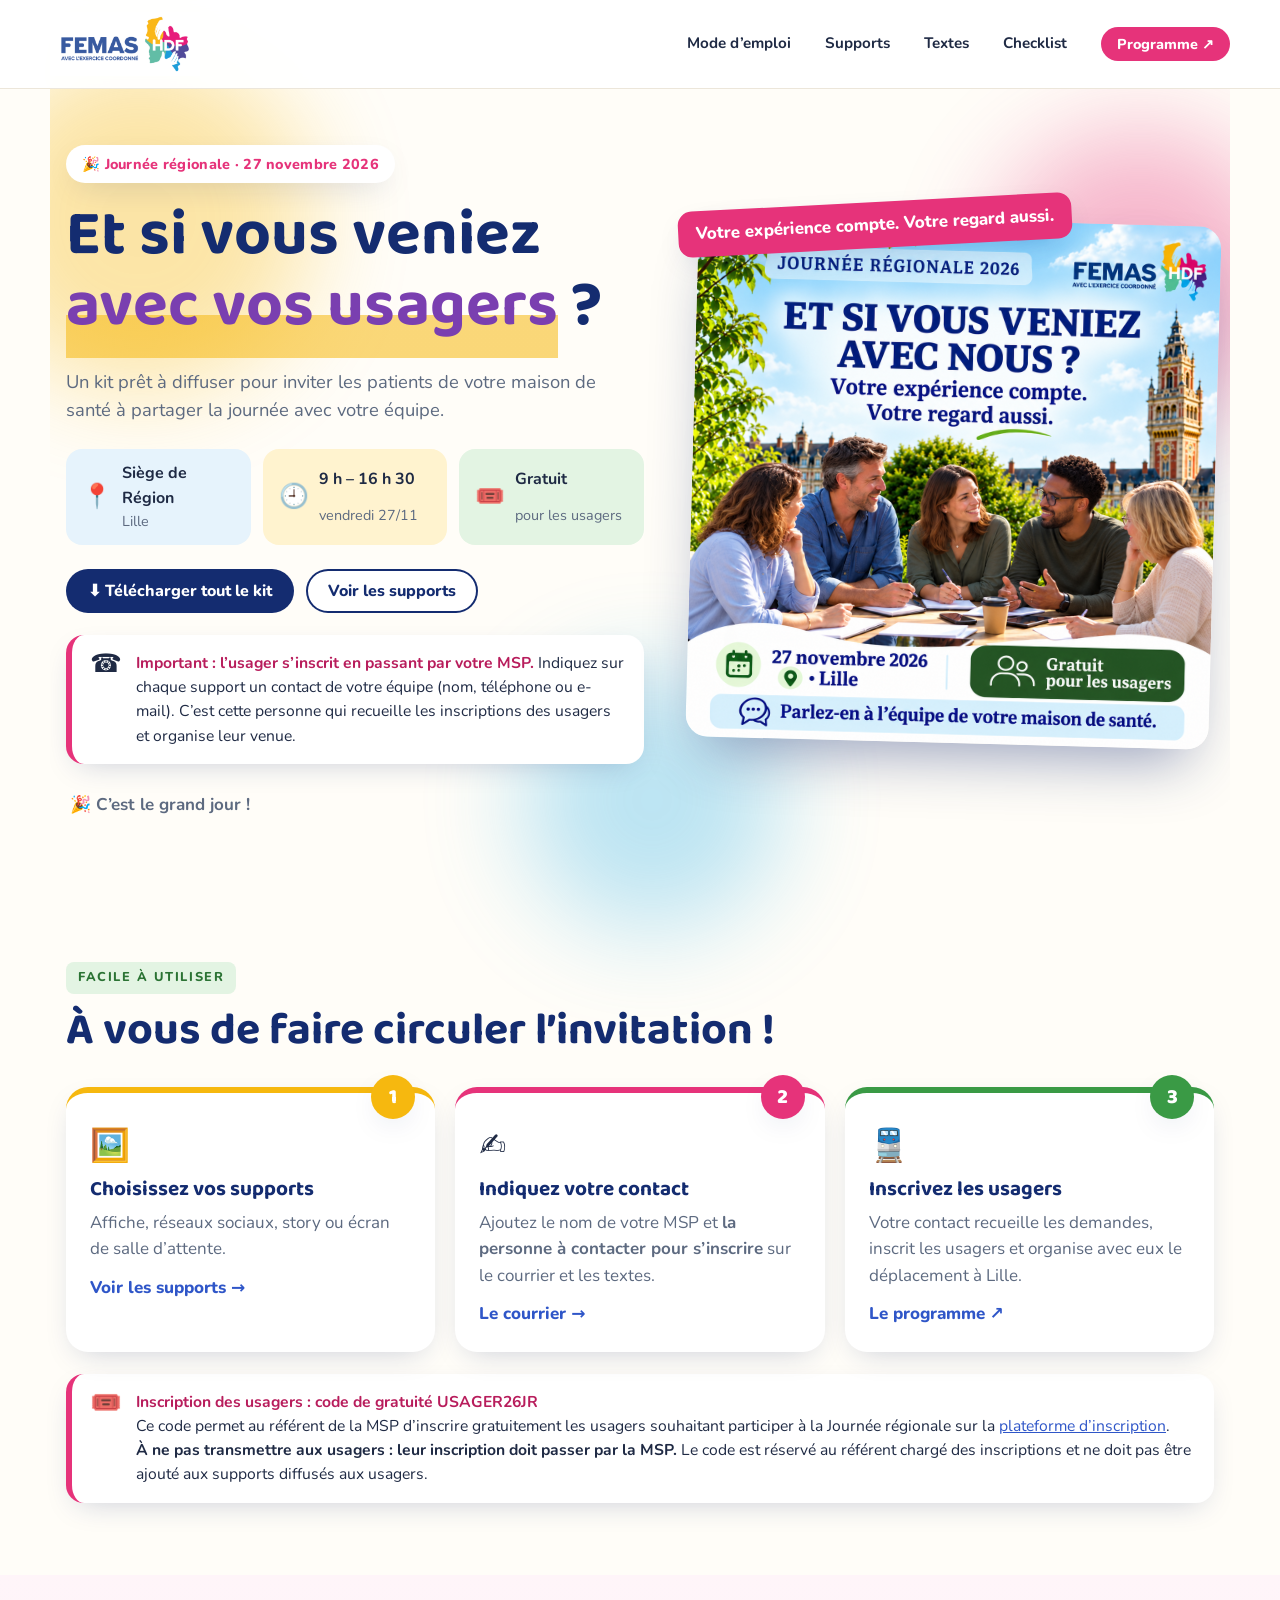
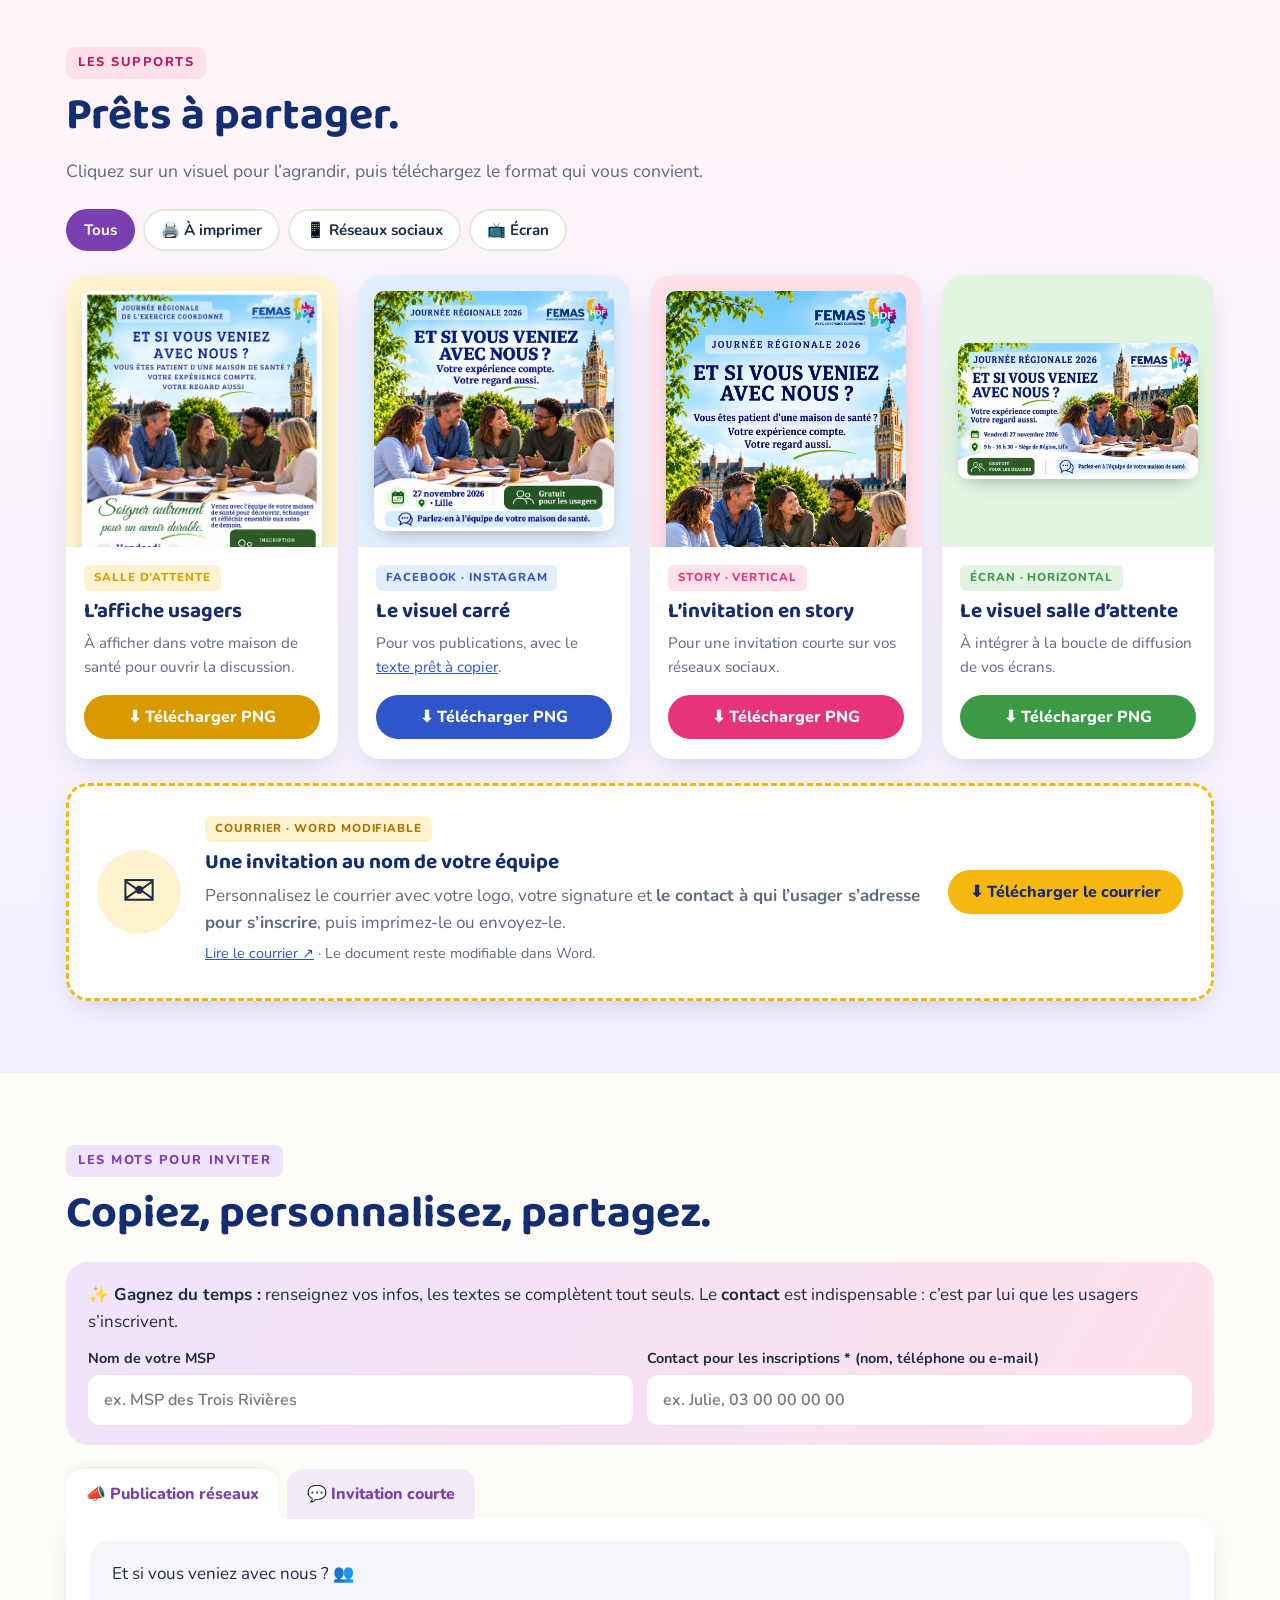
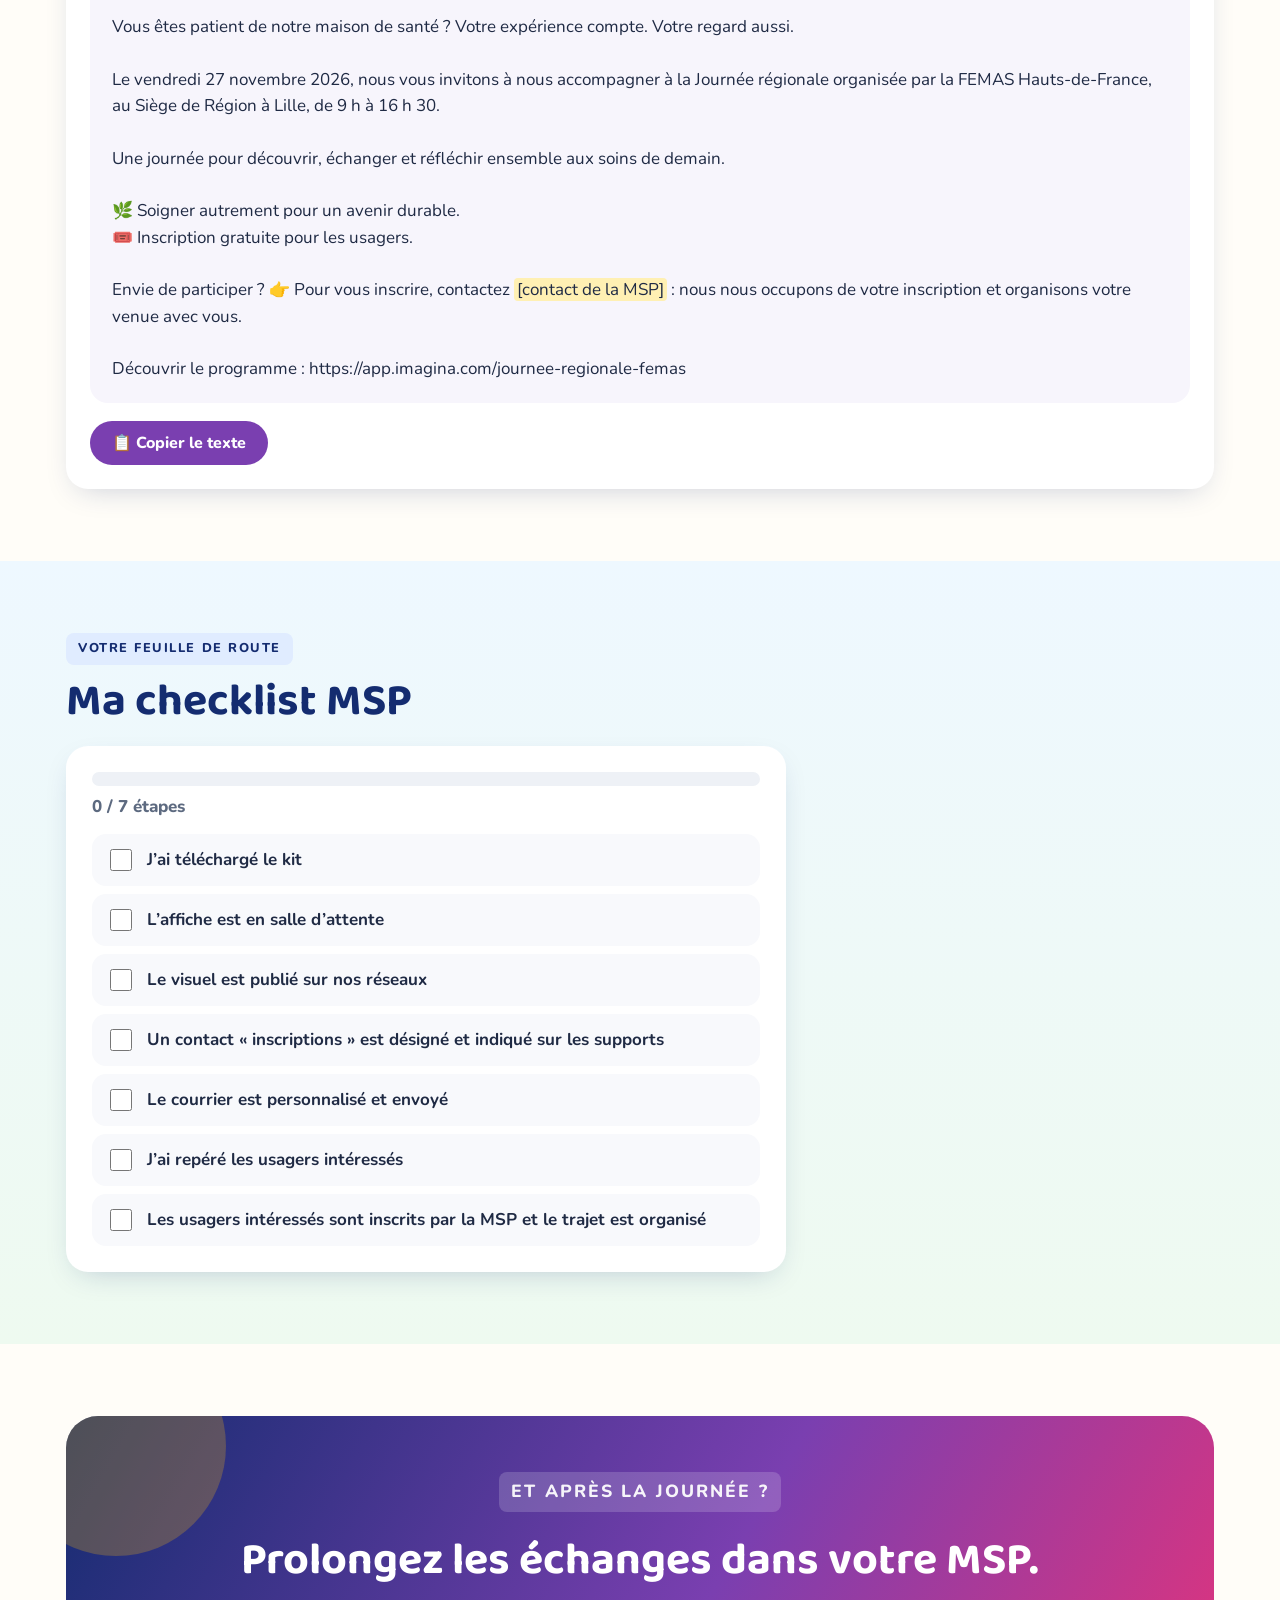
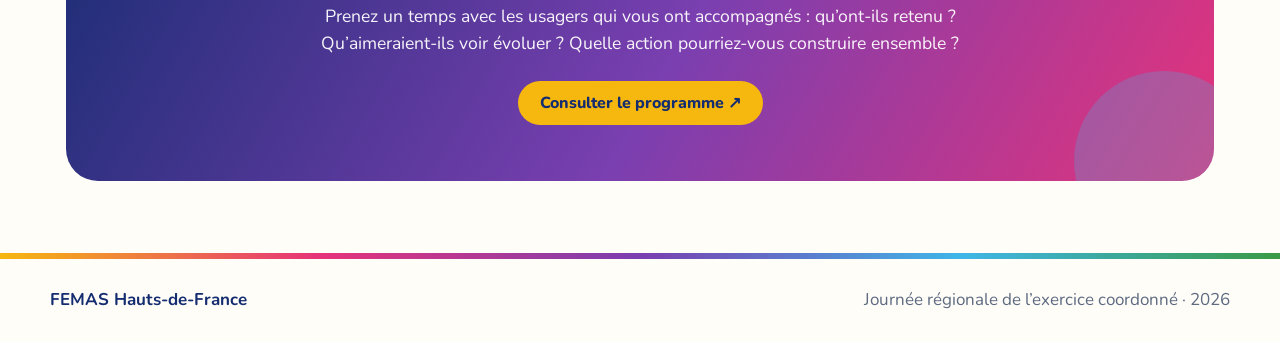
==== commit 2a0c47c0: "Ajouter le code de gratuité réservé aux référents MSP Added a callout section for user registration " ====
--- a/index.html
+++ b/index.html
@@ -71,6 +71,14 @@
       <li class="s2"><span class="num">2</span><span class="ico" aria-hidden="true">✍️</span><h3>Indiquez votre contact</h3><p>Ajoutez le nom de votre MSP et <b>la personne à contacter pour s’inscrire</b> sur le courrier et les textes.</p><a href="#courrier">Le courrier →</a></li>
       <li class="s3"><span class="num">3</span><span class="ico" aria-hidden="true">🚆</span><h3>Inscrivez les usagers</h3><p>Votre contact recueille les demandes, inscrit les usagers et organise avec eux le déplacement à Lille.</p><a href="https://app.imagina.com/journee-regionale-femas" target="_blank" rel="noopener">Le programme ↗</a></li>
     </ol>
+    <div class="callout">
+      <span class="callout-ico" aria-hidden="true">🎟️</span>
+      <div>
+        <p><b>Inscription des usagers : code de gratuité USAGER26JR</b></p>
+        <p>Ce code permet au référent de la MSP d’inscrire gratuitement les usagers souhaitant participer à la Journée régionale sur la <a href="https://app.imagina.com/journee-regionale-femas" target="_blank" rel="noopener">plateforme d’inscription</a>.</p>
+        <p><strong>À ne pas transmettre aux usagers : leur inscription doit passer par la MSP.</strong> Le code est réservé au référent chargé des inscriptions et ne doit pas être ajouté aux supports diffusés aux usagers.</p>
+      </div>
+    </div>
   </section>
 
   <!-- SUPPORTS -->
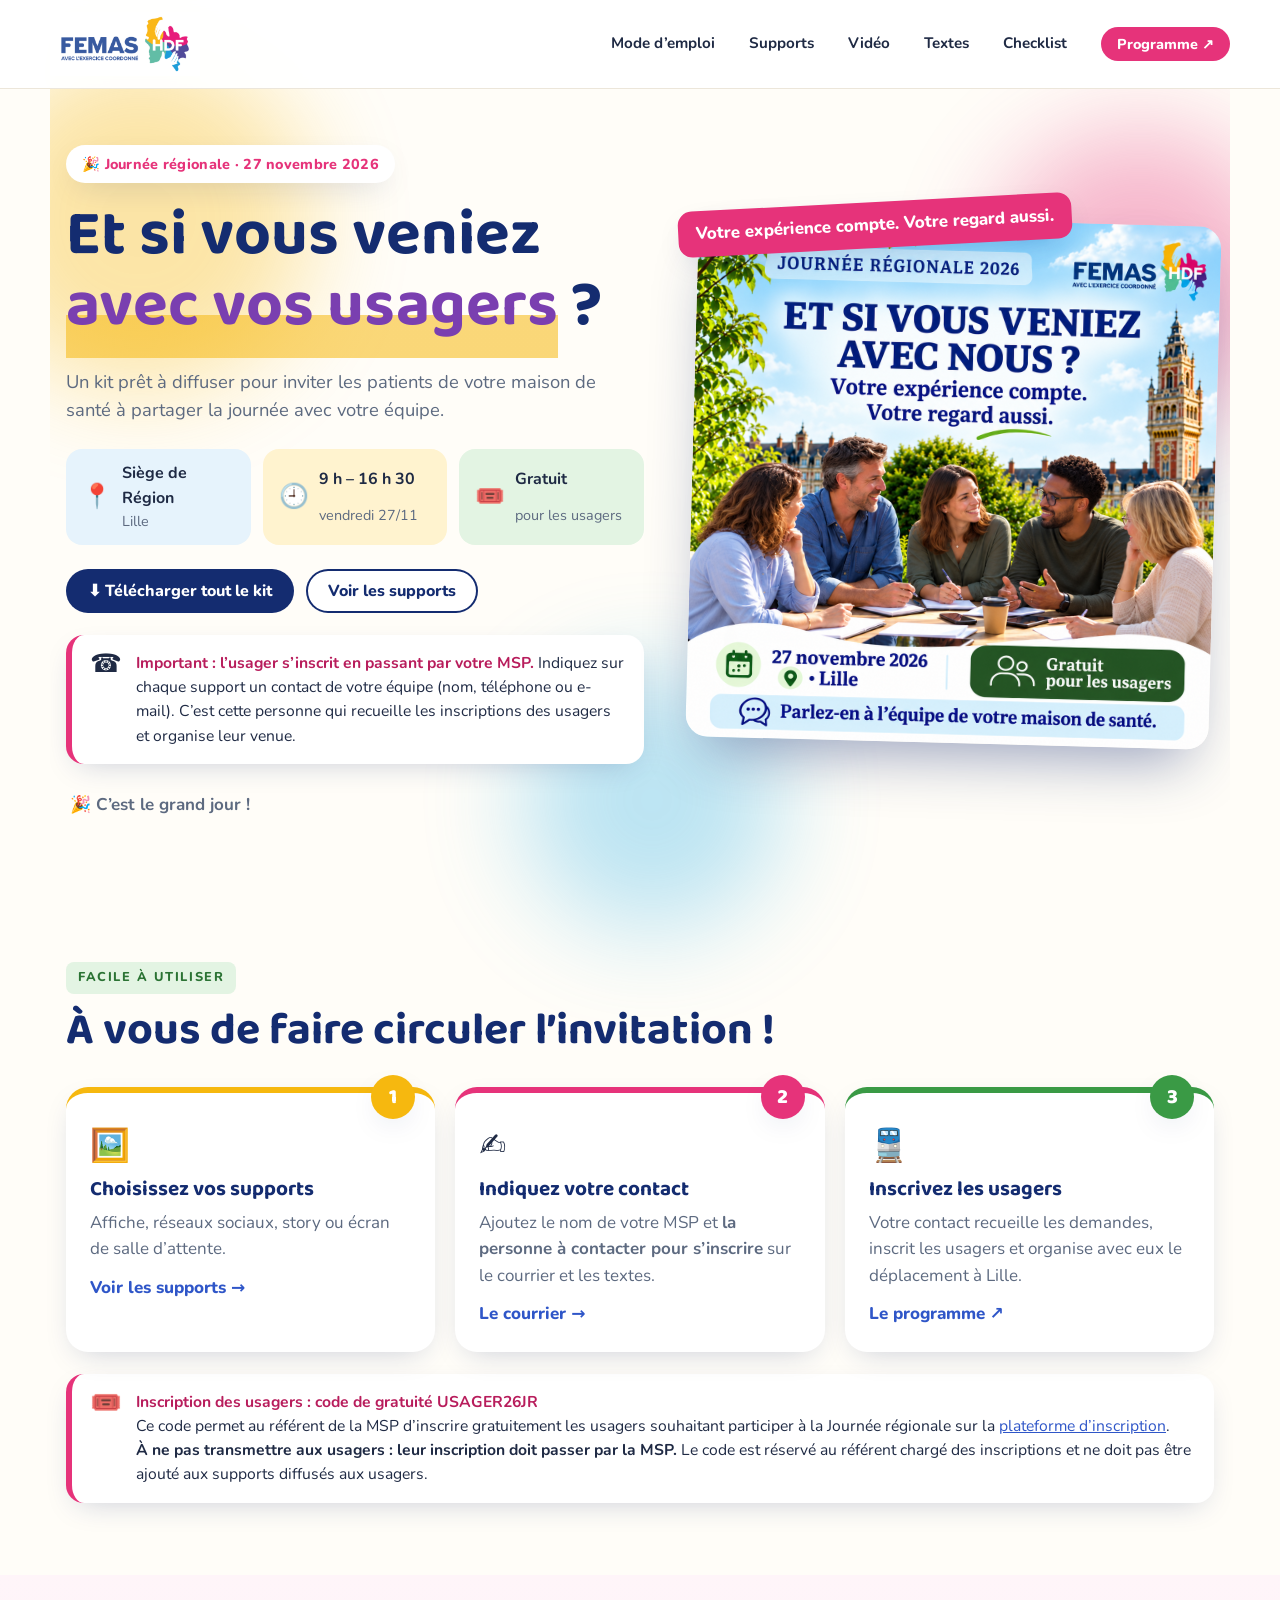
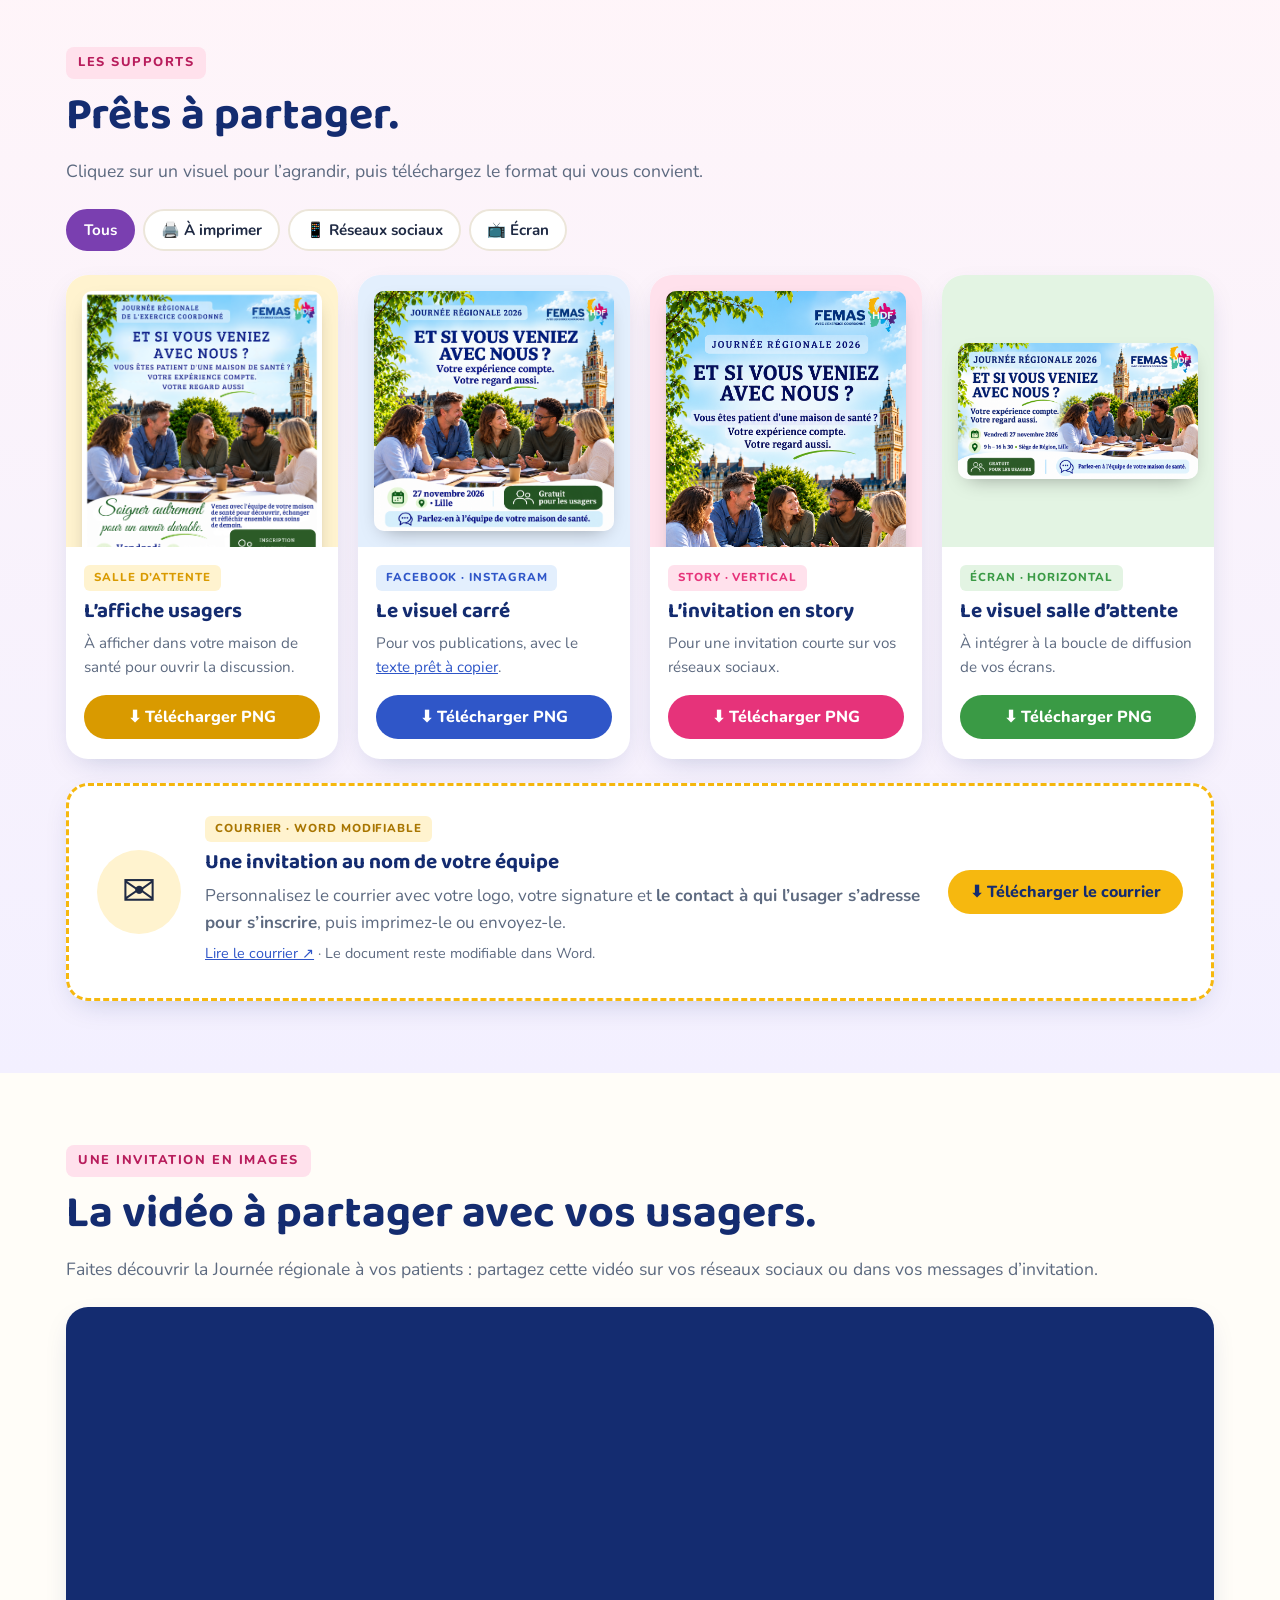
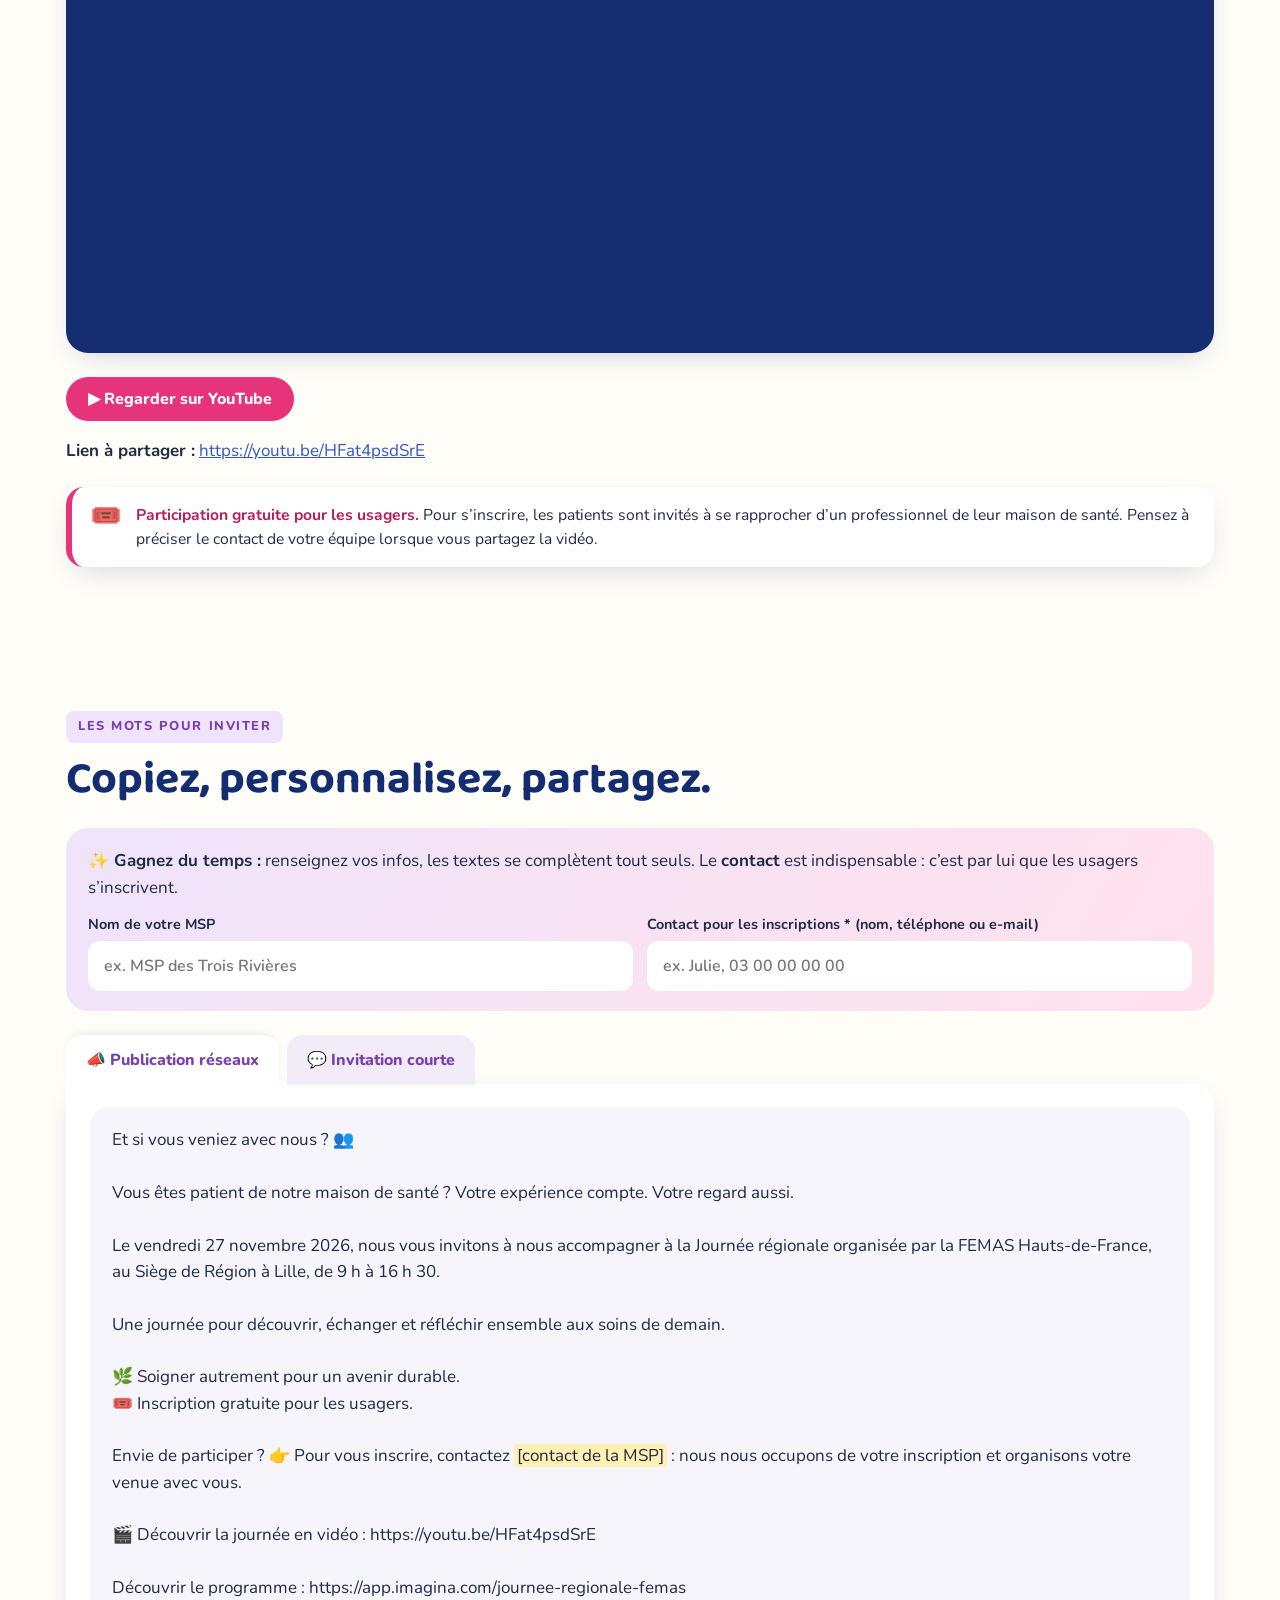
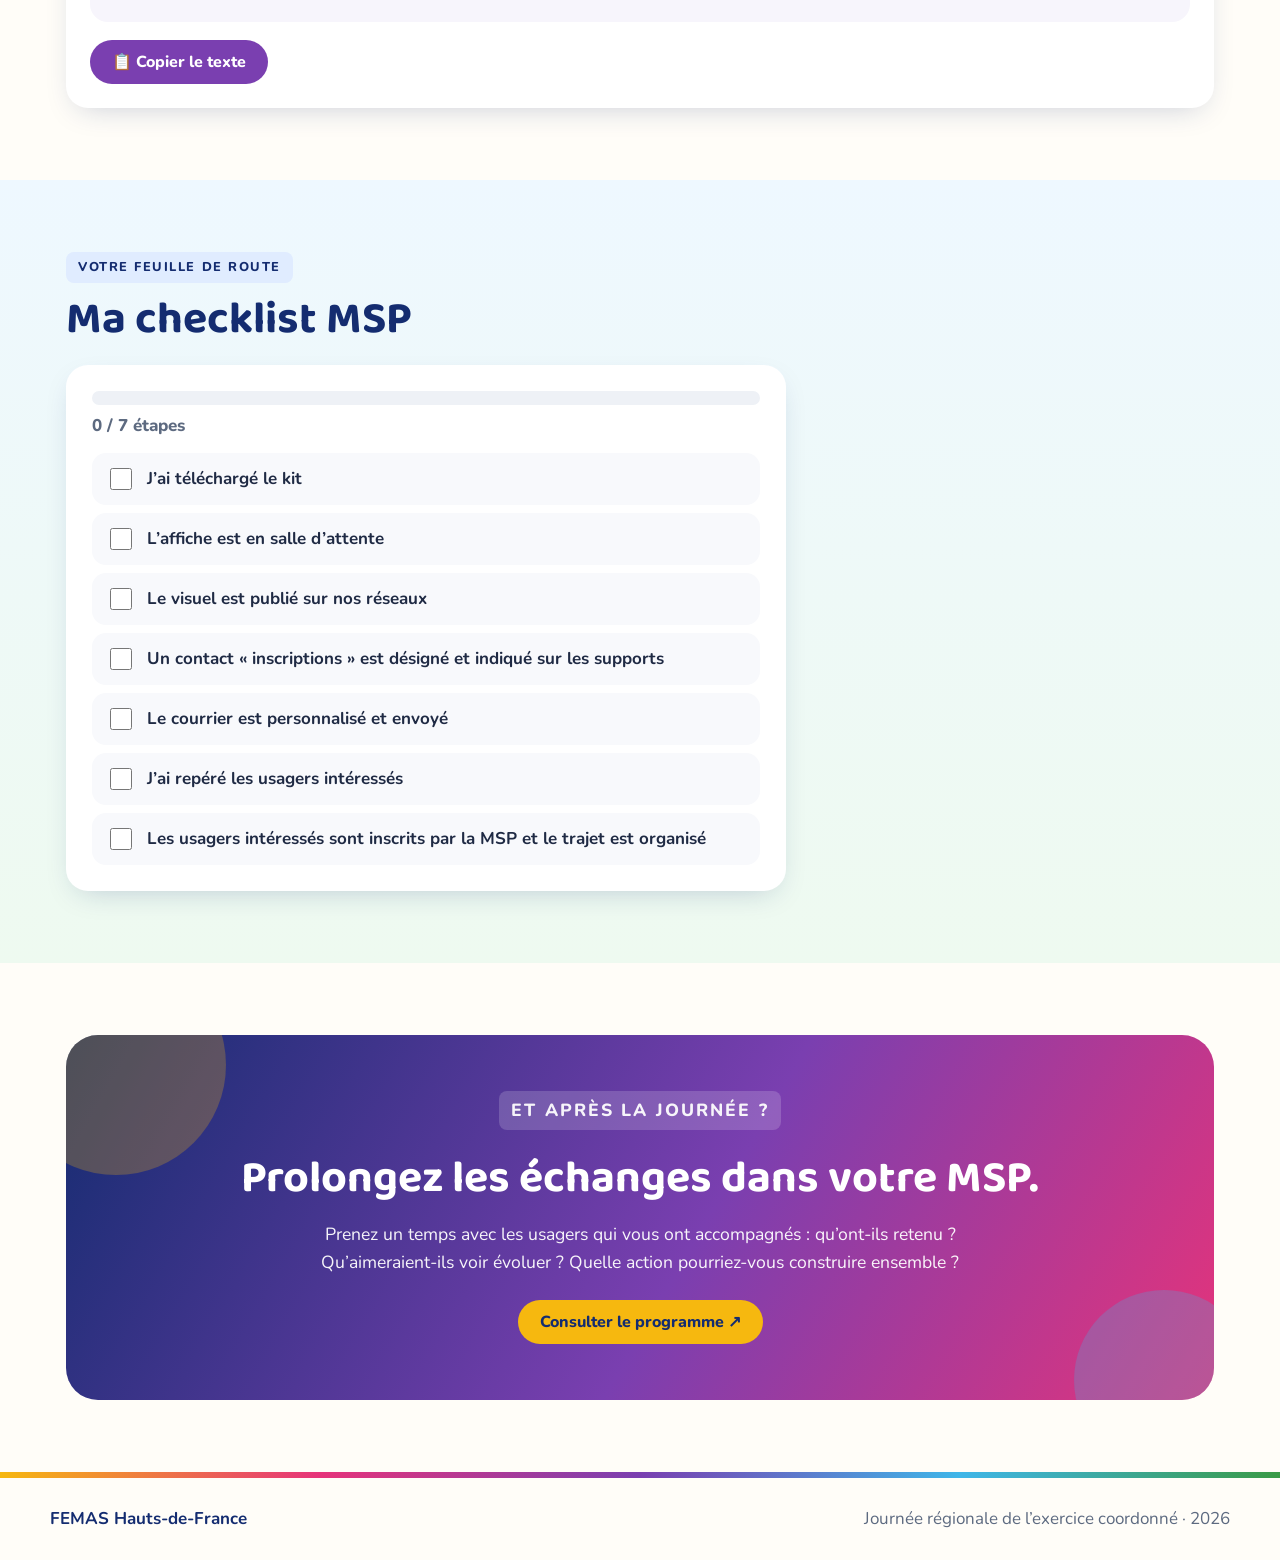
==== commit 62b119a9: "Add video section with YouTube embed and sharing link Added a new video section with an embedded You" ====
--- a/index.html
+++ b/index.html
@@ -17,6 +17,7 @@
   <nav class="nav" aria-label="Sections du kit">
     <a href="#etapes">Mode d’emploi</a>
     <a href="#supports">Supports</a>
+    <a href="#video">Vidéo</a>
     <a href="#textes">Textes</a>
     <a href="#checklist">Checklist</a>
   </nav>
@@ -129,6 +130,24 @@
     </article>
   </section>
 
+  <!-- VIDEO -->
+  <section class="section" id="video" aria-labelledby="t-video">
+    <p class="kicker k-pink">Une invitation en images</p>
+    <h2 id="t-video">La vidéo à partager avec vos usagers.</h2>
+    <p class="lead">Faites découvrir la Journée régionale à vos patients : partagez cette vidéo sur vos réseaux sociaux ou dans vos messages d’invitation.</p>
+    <div style="aspect-ratio:16/9;overflow:hidden;border-radius:22px;background:#142c70;box-shadow:var(--shadow);margin:24px 0">
+      <iframe src="https://www.youtube-nocookie.com/embed/HFat4psdSrE" title="Vidéo de promotion de la Journée régionale FEMAS Hauts-de-France à destination des usagers" loading="lazy" referrerpolicy="strict-origin-when-cross-origin" allow="accelerometer; autoplay; clipboard-write; encrypted-media; gyroscope; picture-in-picture; web-share" allowfullscreen style="display:block;width:100%;height:100%;border:0"></iframe>
+    </div>
+    <div class="cta-row">
+      <a class="btn btn-pink" href="https://youtu.be/HFat4psdSrE" target="_blank" rel="noopener">▶ Regarder sur YouTube</a>
+    </div>
+    <p><b>Lien à partager :</b> <a href="https://youtu.be/HFat4psdSrE" target="_blank" rel="noopener">https://youtu.be/HFat4psdSrE</a></p>
+    <div class="callout">
+      <span class="callout-ico" aria-hidden="true">🎟️</span>
+      <p><b>Participation gratuite pour les usagers.</b> Pour s’inscrire, les patients sont invités à se rapprocher d’un professionnel de leur maison de santé. Pensez à préciser le contact de votre équipe lorsque vous partagez la vidéo.</p>
+    </div>
+  </section>
+
   <!-- TEXTES -->
   <section class="section" id="textes" aria-labelledby="t-textes">
     <p class="kicker k-purple">Les mots pour inviter</p>
@@ -148,7 +167,7 @@
     </div>
 
     <div class="panel" role="tabpanel" id="panel-pub" aria-labelledby="tab-pub">
-      <div class="bubble"><p class="copy-text" id="publication">Et si vous veniez avec nous ? 👥<br><br>Vous êtes patient de notre maison de santé ? Votre expérience compte. Votre regard aussi.<br><br>Le vendredi 27 novembre 2026, nous vous invitons à nous accompagner à la Journée régionale organisée par la FEMAS Hauts-de-France, au Siège de Région à Lille, de 9 h à 16 h 30.<br><br>Une journée pour découvrir, échanger et réfléchir ensemble aux soins de demain.<br><br>🌿 Soigner autrement pour un avenir durable.<br>🎟️ Inscription gratuite pour les usagers.<br><br>Envie de participer ? 👉 Pour vous inscrire, contactez <mark data-field="contact">[contact de la MSP]</mark> : nous nous occupons de votre inscription et organisons votre venue avec vous.<br><br>Découvrir le programme : https://app.imagina.com/journee-regionale-femas</p></div>
+      <div class="bubble"><p class="copy-text" id="publication">Et si vous veniez avec nous ? 👥<br><br>Vous êtes patient de notre maison de santé ? Votre expérience compte. Votre regard aussi.<br><br>Le vendredi 27 novembre 2026, nous vous invitons à nous accompagner à la Journée régionale organisée par la FEMAS Hauts-de-France, au Siège de Région à Lille, de 9 h à 16 h 30.<br><br>Une journée pour découvrir, échanger et réfléchir ensemble aux soins de demain.<br><br>🌿 Soigner autrement pour un avenir durable.<br>🎟️ Inscription gratuite pour les usagers.<br><br>Envie de participer ? 👉 Pour vous inscrire, contactez <mark data-field="contact">[contact de la MSP]</mark> : nous nous occupons de votre inscription et organisons votre venue avec vous.<br><br>🎬 Découvrir la journée en vidéo : https://youtu.be/HFat4psdSrE<br><br>Découvrir le programme : https://app.imagina.com/journee-regionale-femas</p></div>
       <button class="btn btn-purple" data-copy="publication">📋 Copier le texte</button>
     </div>
 
